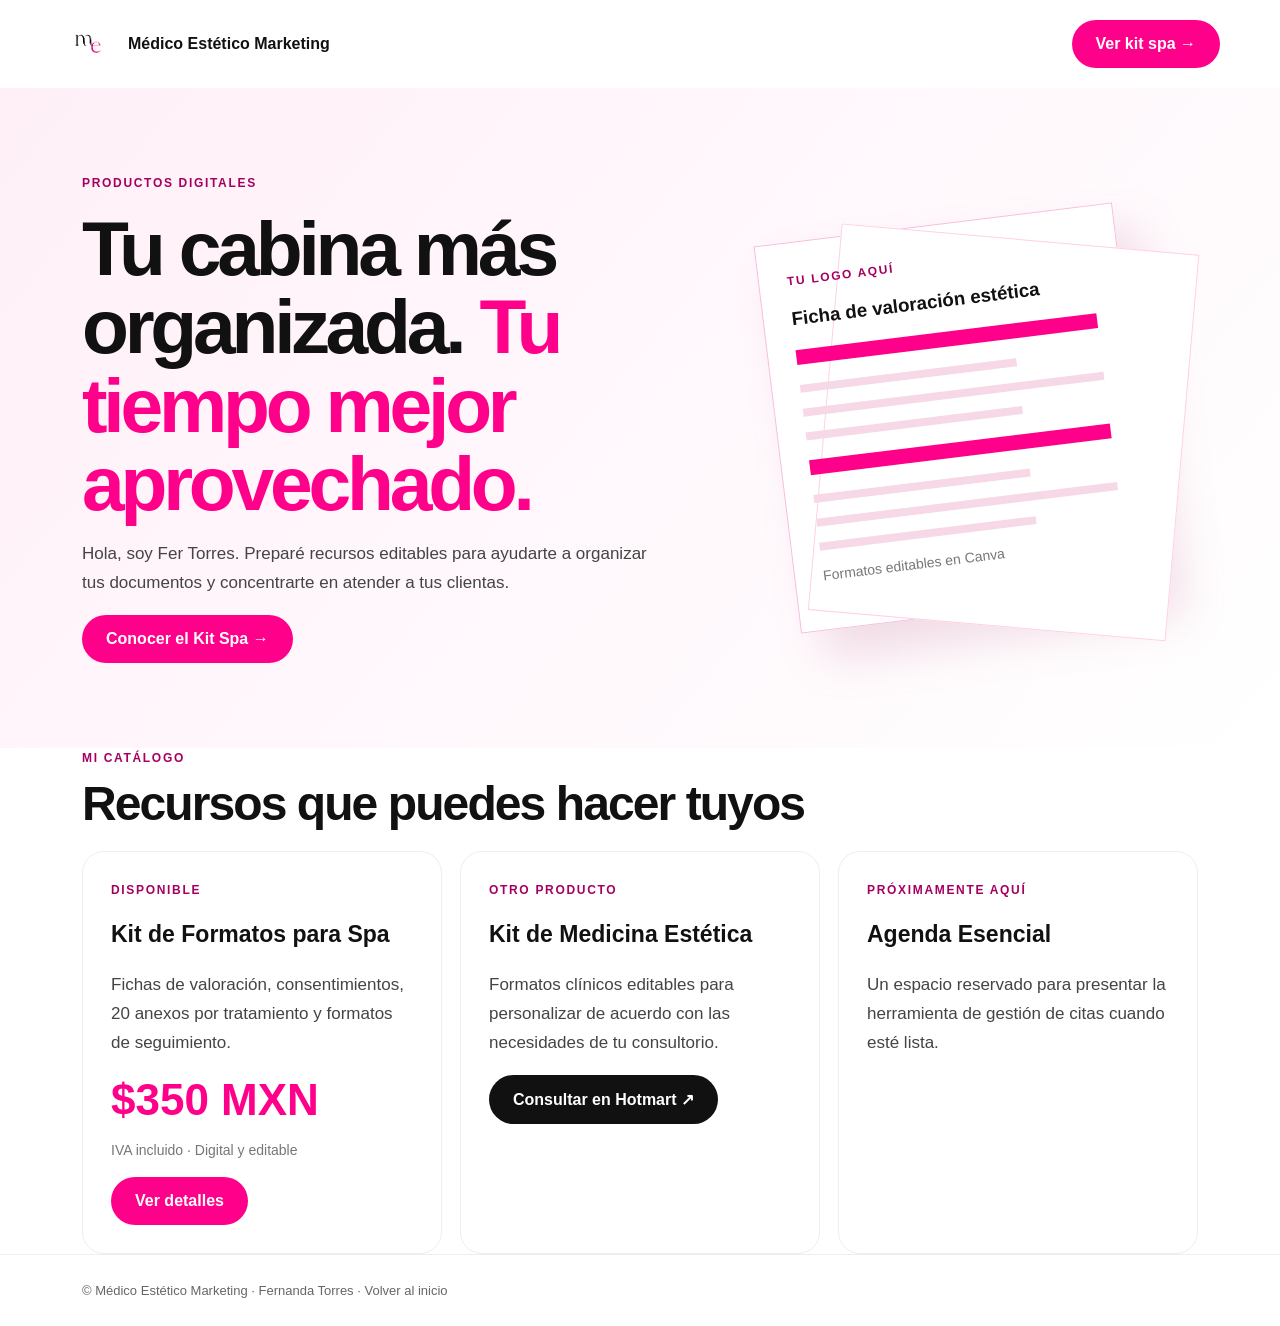
==== productos/index.html @ 26257be5 "feat: publicar productos/index.html" ====
<!doctype html><html lang="es"><head><meta charset="utf-8"><meta name="viewport" content="width=device-width,initial-scale=1"><title>Productos digitales | Médico Estético Marketing</title><meta name="description" content="Kits digitales editables para spas, cosmetólogas y profesionales del sector estético."><link rel="icon" href="/assets/logo/favicon_de_perfil_me.svg"><style>:root{--pink:#ff008a;--ink:#111;--soft:#fff0f8}*{box-sizing:border-box}body{margin:0;font-family:Arial,Helvetica,sans-serif;color:var(--ink);background:#fff}a{text-decoration:none;color:inherit}.wrap{max-width:1160px;margin:auto;padding:0 22px}.top{display:flex;justify-content:space-between;align-items:center;padding:16px 0;gap:16px}.brand{display:flex;align-items:center;gap:12px;font-weight:900}.brand img{width:56px;height:56px;object-fit:contain}.btn{display:inline-block;border-radius:40px;background:var(--pink);color:white;padding:15px 24px;font-weight:800;text-align:center}.btn.dark{background:#111}.hero{background:linear-gradient(130deg,#fff0f8,#fff);padding:85px 0}.split{display:grid;grid-template-columns:1.1fr .9fr;align-items:center;gap:45px}h1{font-size:clamp(43px,6vw,80px);line-height:1.02;letter-spacing:-.055em;margin:18px 0}h2{font-size:clamp(30px,4vw,48px);letter-spacing:-.04em;margin:10px 0 20px}.eyebrow{font-size:12px;letter-spacing:.14em;text-transform:uppercase;color:#a50060;font-weight:900}p{font-size:17px;line-height:1.7;color:#444}.pink{color:var(--pink)}section{padding:75px 0}.cards{display:grid;grid-template-columns:repeat(3,1fr);gap:18px}.card{padding:28px;border:1px solid #eee;border-radius:22px;background:white}.card h3{font-size:23px}.sheet{width:75%;min-height:390px;background:white;border:1px solid #f7bedc;box-shadow:22px 28px 45px #bd638d35;transform:rotate(-7deg);padding:28px;margin:24px auto;position:relative}.sheet:after{content:"";position:absolute;inset:20px -45px -20px 45px;border:1px solid #ffd0e6;background:white;z-index:-1;transform:rotate(12deg)}.sheet .line{height:8px;background:#f6d8e7;margin:16px 0}.sheet .line:nth-child(even){width:72%}.sheet .bar{height:15px;background:var(--pink);margin:20px 0}.price{font-size:44px;font-weight:900;color:var(--pink)}.muted{color:#777;font-size:14px}.light{background:#fff6fb}.darksec{background:#111;color:#fff}.darksec p{color:#ddd}.check{list-style:none;padding:0}.check li{padding:9px 0}.check li:before{content:"✓";color:var(--pink);font-weight:bold;margin-right:10px}footer{padding:28px 0;border-top:1px solid #eee;font-size:13px;color:#666}.sticky{display:none}@media(max-width:740px){.split,.cards{grid-template-columns:1fr}.hero{padding:55px 0}.sheet{min-height:290px}.top .btn{padding:12px;font-size:12px}.sticky{display:block;position:fixed;bottom:0;left:0;right:0;padding:10px 18px;background:#fff;box-shadow:0 -4px 18px #0002;z-index:20}.sticky .btn{width:100%}footer{padding-bottom:90px}}</style></head><body><header class="wrap top"><a class="brand" href="/"><img src="/assets/logo/logo_me_original.svg" alt="Médico Estético Marketing"> Médico Estético Marketing</a><a class="btn" href="/productos/kit-spa/">Ver kit spa →</a></header><main><section class="hero"><div class="wrap split"><div><span class="eyebrow">Productos digitales</span><h1>Tu cabina más organizada.<span class="pink"> Tu tiempo mejor aprovechado.</span></h1><p>Hola, soy Fer Torres. Preparé recursos editables para ayudarte a organizar tus documentos y concentrarte en atender a tus clientas.</p><a class="btn" href="/productos/kit-spa/">Conocer el Kit Spa →</a></div><div class="sheet" aria-label="Representación visual de formatos digitales"><span class="eyebrow">Tu logo aquí</span><h3>Ficha de valoración estética</h3><div class="bar"></div><div class="line"></div><div class="line"></div><div class="line"></div><div class="bar"></div><div class="line"></div><div class="line"></div><div class="line"></div><small class="muted">Formatos editables en Canva</small></div></div></section><section class="wrap"><span class="eyebrow">Mi catálogo</span><h2>Recursos que puedes hacer tuyos</h2><div class="cards"><article class="card"><span class="eyebrow">Disponible</span><h3>Kit de Formatos para Spa</h3><p>Fichas de valoración, consentimientos, 20 anexos por tratamiento y formatos de seguimiento.</p><div class="price">$350 MXN</div><p class="muted">IVA incluido · Digital y editable</p><a class="btn" href="/productos/kit-spa/">Ver detalles</a></article><article class="card"><span class="eyebrow">Otro producto</span><h3>Kit de Medicina Estética</h3><p>Formatos clínicos editables para personalizar de acuerdo con las necesidades de tu consultorio.</p><a class="btn dark" href="https://go.hotmart.com/P107955364N?dp=1" target="_blank" rel="noopener noreferrer">Consultar en Hotmart ↗</a></article><article class="card"><span class="eyebrow">Próximamente aquí</span><h3>Agenda Esencial</h3><p>Un espacio reservado para presentar la herramienta de gestión de citas cuando esté lista.</p></article></div></section></main><footer><div class="wrap">© Médico Estético Marketing · Fernanda Torres · <a href="/">Volver al inicio</a></div></footer></body></html>
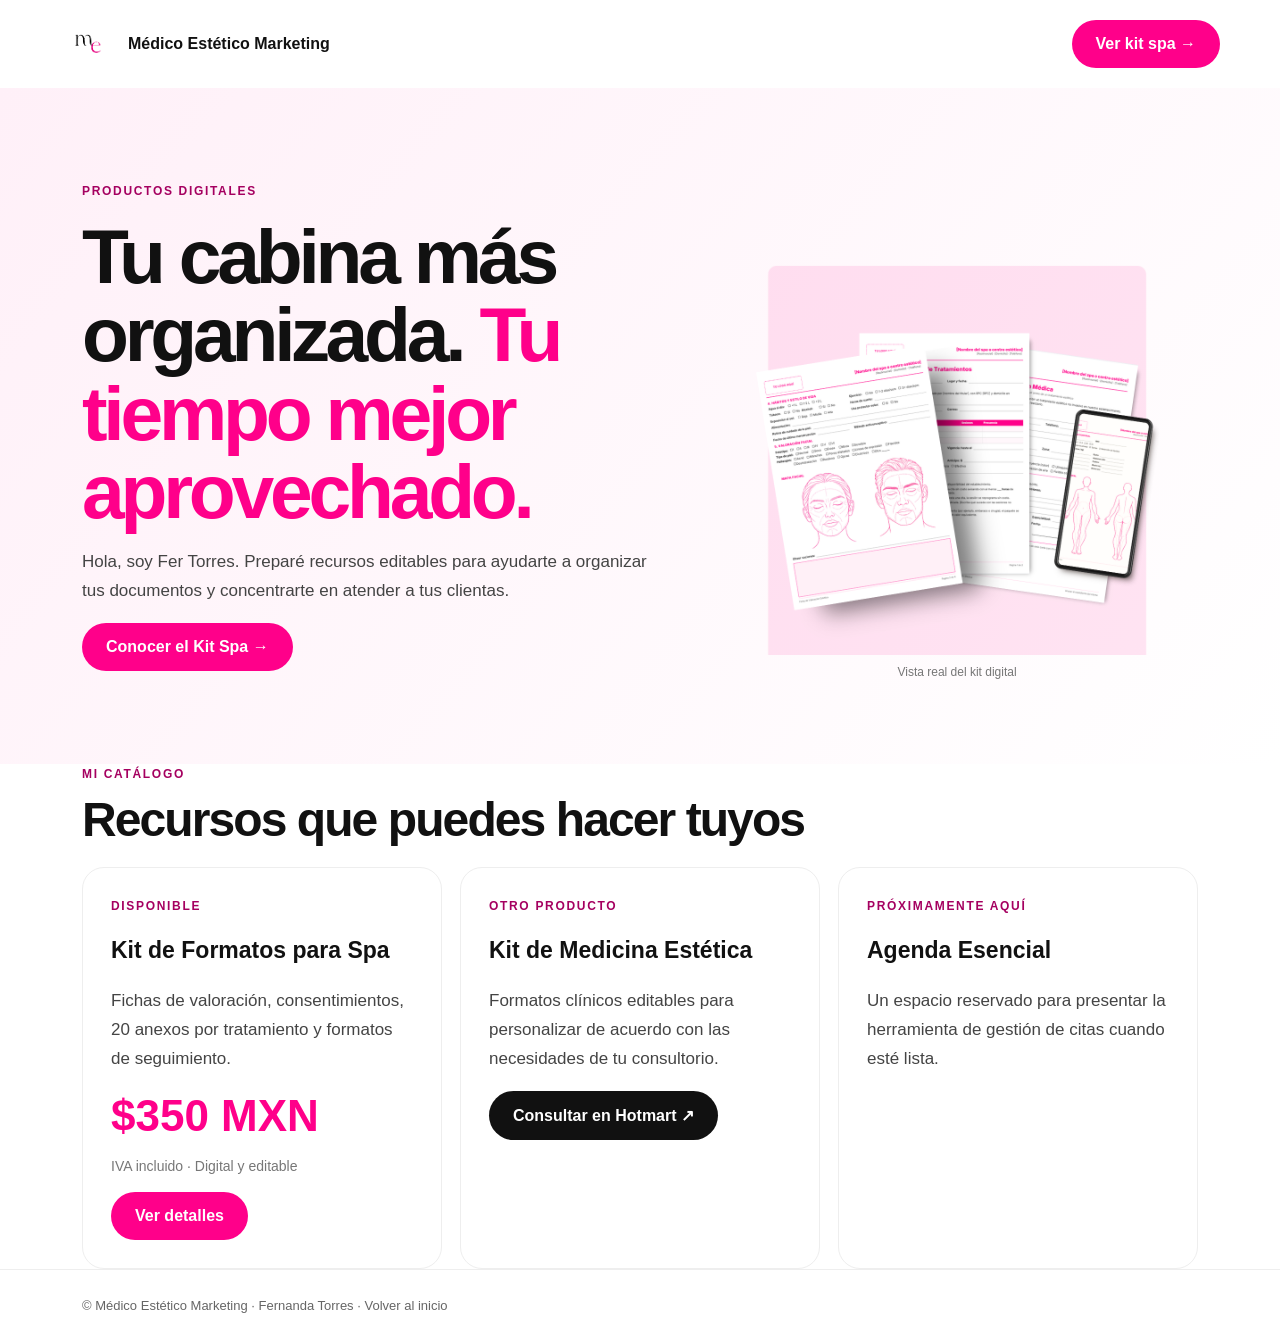
==== commit 02921e5a: "feat: integrar imágenes reales del Kit Spa y retrato de Fer" ====
--- a/productos/index.html
+++ b/productos/index.html
@@ -1 +1 @@
-<!doctype html><html lang="es"><head><meta charset="utf-8"><meta name="viewport" content="width=device-width,initial-scale=1"><title>Productos digitales | Médico Estético Marketing</title><meta name="description" content="Kits digitales editables para spas, cosmetólogas y profesionales del sector estético."><link rel="icon" href="/assets/logo/favicon_de_perfil_me.svg"><style>:root{--pink:#ff008a;--ink:#111;--soft:#fff0f8}*{box-sizing:border-box}body{margin:0;font-family:Arial,Helvetica,sans-serif;color:var(--ink);background:#fff}a{text-decoration:none;color:inherit}.wrap{max-width:1160px;margin:auto;padding:0 22px}.top{display:flex;justify-content:space-between;align-items:center;padding:16px 0;gap:16px}.brand{display:flex;align-items:center;gap:12px;font-weight:900}.brand img{width:56px;height:56px;object-fit:contain}.btn{display:inline-block;border-radius:40px;background:var(--pink);color:white;padding:15px 24px;font-weight:800;text-align:center}.btn.dark{background:#111}.hero{background:linear-gradient(130deg,#fff0f8,#fff);padding:85px 0}.split{display:grid;grid-template-columns:1.1fr .9fr;align-items:center;gap:45px}h1{font-size:clamp(43px,6vw,80px);line-height:1.02;letter-spacing:-.055em;margin:18px 0}h2{font-size:clamp(30px,4vw,48px);letter-spacing:-.04em;margin:10px 0 20px}.eyebrow{font-size:12px;letter-spacing:.14em;text-transform:uppercase;color:#a50060;font-weight:900}p{font-size:17px;line-height:1.7;color:#444}.pink{color:var(--pink)}section{padding:75px 0}.cards{display:grid;grid-template-columns:repeat(3,1fr);gap:18px}.card{padding:28px;border:1px solid #eee;border-radius:22px;background:white}.card h3{font-size:23px}.sheet{width:75%;min-height:390px;background:white;border:1px solid #f7bedc;box-shadow:22px 28px 45px #bd638d35;transform:rotate(-7deg);padding:28px;margin:24px auto;position:relative}.sheet:after{content:"";position:absolute;inset:20px -45px -20px 45px;border:1px solid #ffd0e6;background:white;z-index:-1;transform:rotate(12deg)}.sheet .line{height:8px;background:#f6d8e7;margin:16px 0}.sheet .line:nth-child(even){width:72%}.sheet .bar{height:15px;background:var(--pink);margin:20px 0}.price{font-size:44px;font-weight:900;color:var(--pink)}.muted{color:#777;font-size:14px}.light{background:#fff6fb}.darksec{background:#111;color:#fff}.darksec p{color:#ddd}.check{list-style:none;padding:0}.check li{padding:9px 0}.check li:before{content:"✓";color:var(--pink);font-weight:bold;margin-right:10px}footer{padding:28px 0;border-top:1px solid #eee;font-size:13px;color:#666}.sticky{display:none}@media(max-width:740px){.split,.cards{grid-template-columns:1fr}.hero{padding:55px 0}.sheet{min-height:290px}.top .btn{padding:12px;font-size:12px}.sticky{display:block;position:fixed;bottom:0;left:0;right:0;padding:10px 18px;background:#fff;box-shadow:0 -4px 18px #0002;z-index:20}.sticky .btn{width:100%}footer{padding-bottom:90px}}</style></head><body><header class="wrap top"><a class="brand" href="/"><img src="/assets/logo/logo_me_original.svg" alt="Médico Estético Marketing"> Médico Estético Marketing</a><a class="btn" href="/productos/kit-spa/">Ver kit spa →</a></header><main><section class="hero"><div class="wrap split"><div><span class="eyebrow">Productos digitales</span><h1>Tu cabina más organizada.<span class="pink"> Tu tiempo mejor aprovechado.</span></h1><p>Hola, soy Fer Torres. Preparé recursos editables para ayudarte a organizar tus documentos y concentrarte en atender a tus clientas.</p><a class="btn" href="/productos/kit-spa/">Conocer el Kit Spa →</a></div><div class="sheet" aria-label="Representación visual de formatos digitales"><span class="eyebrow">Tu logo aquí</span><h3>Ficha de valoración estética</h3><div class="bar"></div><div class="line"></div><div class="line"></div><div class="line"></div><div class="bar"></div><div class="line"></div><div class="line"></div><div class="line"></div><small class="muted">Formatos editables en Canva</small></div></div></section><section class="wrap"><span class="eyebrow">Mi catálogo</span><h2>Recursos que puedes hacer tuyos</h2><div class="cards"><article class="card"><span class="eyebrow">Disponible</span><h3>Kit de Formatos para Spa</h3><p>Fichas de valoración, consentimientos, 20 anexos por tratamiento y formatos de seguimiento.</p><div class="price">$350 MXN</div><p class="muted">IVA incluido · Digital y editable</p><a class="btn" href="/productos/kit-spa/">Ver detalles</a></article><article class="card"><span class="eyebrow">Otro producto</span><h3>Kit de Medicina Estética</h3><p>Formatos clínicos editables para personalizar de acuerdo con las necesidades de tu consultorio.</p><a class="btn dark" href="https://go.hotmart.com/P107955364N?dp=1" target="_blank" rel="noopener noreferrer">Consultar en Hotmart ↗</a></article><article class="card"><span class="eyebrow">Próximamente aquí</span><h3>Agenda Esencial</h3><p>Un espacio reservado para presentar la herramienta de gestión de citas cuando esté lista.</p></article></div></section></main><footer><div class="wrap">© Médico Estético Marketing · Fernanda Torres · <a href="/">Volver al inicio</a></div></footer></body></html>+<!doctype html><html lang="es"><head><meta charset="utf-8"><meta name="viewport" content="width=device-width,initial-scale=1"><title>Productos digitales | Médico Estético Marketing</title><meta name="description" content="Kits digitales editables para spas, cosmetólogas y profesionales del sector estético."><link rel="icon" href="/assets/logo/favicon_de_perfil_me.svg"><style>:root{--pink:#ff008a;--ink:#111;--soft:#fff0f8}*{box-sizing:border-box}body{margin:0;font-family:Arial,Helvetica,sans-serif;color:var(--ink);background:#fff}a{text-decoration:none;color:inherit}.wrap{max-width:1160px;margin:auto;padding:0 22px}.top{display:flex;justify-content:space-between;align-items:center;padding:16px 0;gap:16px}.brand{display:flex;align-items:center;gap:12px;font-weight:900}.brand img{width:56px;height:56px;object-fit:contain}.btn{display:inline-block;border-radius:40px;background:var(--pink);color:white;padding:15px 24px;font-weight:800;text-align:center}.btn.dark{background:#111}.hero{background:linear-gradient(130deg,#fff0f8,#fff);padding:85px 0}.split{display:grid;grid-template-columns:1.1fr .9fr;align-items:center;gap:45px}h1{font-size:clamp(43px,6vw,80px);line-height:1.02;letter-spacing:-.055em;margin:18px 0}h2{font-size:clamp(30px,4vw,48px);letter-spacing:-.04em;margin:10px 0 20px}.eyebrow{font-size:12px;letter-spacing:.14em;text-transform:uppercase;color:#a50060;font-weight:900}p{font-size:17px;line-height:1.7;color:#444}.pink{color:var(--pink)}section{padding:75px 0}.cards{display:grid;grid-template-columns:repeat(3,1fr);gap:18px}.card{padding:28px;border:1px solid #eee;border-radius:22px;background:white}.card h3{font-size:23px}.sheet{width:75%;min-height:390px;background:white;border:1px solid #f7bedc;box-shadow:22px 28px 45px #bd638d35;transform:rotate(-7deg);padding:28px;margin:24px auto;position:relative}.sheet:after{content:"";position:absolute;inset:20px -45px -20px 45px;border:1px solid #ffd0e6;background:white;z-index:-1;transform:rotate(12deg)}.sheet .line{height:8px;background:#f6d8e7;margin:16px 0}.sheet .line:nth-child(even){width:72%}.sheet .bar{height:15px;background:var(--pink);margin:20px 0}.price{font-size:44px;font-weight:900;color:var(--pink)}.muted{color:#777;font-size:14px}.light{background:#fff6fb}.darksec{background:#111;color:#fff}.darksec p{color:#ddd}.check{list-style:none;padding:0}.check li{padding:9px 0}.check li:before{content:"✓";color:var(--pink);font-weight:bold;margin-right:10px}footer{padding:28px 0;border-top:1px solid #eee;font-size:13px;color:#666}.sticky{display:none}@media(max-width:740px){.split,.cards{grid-template-columns:1fr}.hero{padding:55px 0}.sheet{min-height:290px}.top .btn{padding:12px;font-size:12px}.sticky{display:block;position:fixed;bottom:0;left:0;right:0;padding:10px 18px;background:#fff;box-shadow:0 -4px 18px #0002;z-index:20}.sticky .btn{width:100%}footer{padding-bottom:90px}} .real-product{margin:0;text-align:center}.real-product img{display:block;width:100%;max-width:560px;height:auto;object-fit:contain;border-radius:18px;margin:auto}.real-product figcaption{font-size:12px;color:#777;margin-top:10px}.visual-grid{display:grid;grid-template-columns:repeat(2,minmax(0,1fr));gap:22px}.visual-grid figure{margin:0}.visual-grid img{width:100%;height:auto;display:block;border-radius:16px}.visual-grid figcaption{font-size:13px;color:#666;margin-top:10px}.about-fer{display:grid;grid-template-columns:230px 1fr;align-items:center;gap:35px}.about-fer img{width:100%;height:auto;border-radius:24px}@media(max-width:740px){.visual-grid,.about-fer{grid-template-columns:1fr}.about-fer img{max-width:260px}} </style></head><body><header class="wrap top"><a class="brand" href="/"><img src="/assets/logo/logo_me_original.svg" alt="Médico Estético Marketing"> Médico Estético Marketing</a><a class="btn" href="/productos/kit-spa/">Ver kit spa →</a></header><main><section class="hero"><div class="wrap split"><div><span class="eyebrow">Productos digitales</span><h1>Tu cabina más organizada.<span class="pink"> Tu tiempo mejor aprovechado.</span></h1><p>Hola, soy Fer Torres. Preparé recursos editables para ayudarte a organizar tus documentos y concentrarte en atender a tus clientas.</p><a class="btn" href="/productos/kit-spa/">Conocer el Kit Spa →</a></div><figure class="real-product"><img src="/productos/kit-spa/portada.png" alt="Portada real del Kit Digital de Formatos para Spa" width="900" height="900" loading="eager"><figcaption>Vista real del kit digital</figcaption></figure></div></section><section class="wrap"><span class="eyebrow">Mi catálogo</span><h2>Recursos que puedes hacer tuyos</h2><div class="cards"><article class="card"><span class="eyebrow">Disponible</span><h3>Kit de Formatos para Spa</h3><p>Fichas de valoración, consentimientos, 20 anexos por tratamiento y formatos de seguimiento.</p><div class="price">$350 MXN</div><p class="muted">IVA incluido · Digital y editable</p><a class="btn" href="/productos/kit-spa/">Ver detalles</a></article><article class="card"><span class="eyebrow">Otro producto</span><h3>Kit de Medicina Estética</h3><p>Formatos clínicos editables para personalizar de acuerdo con las necesidades de tu consultorio.</p><a class="btn dark" href="https://go.hotmart.com/P107955364N?dp=1" target="_blank" rel="noopener noreferrer">Consultar en Hotmart ↗</a></article><article class="card"><span class="eyebrow">Próximamente aquí</span><h3>Agenda Esencial</h3><p>Un espacio reservado para presentar la herramienta de gestión de citas cuando esté lista.</p></article></div></section></main><footer><div class="wrap">© Médico Estético Marketing · Fernanda Torres · <a href="/">Volver al inicio</a></div></footer></body></html>
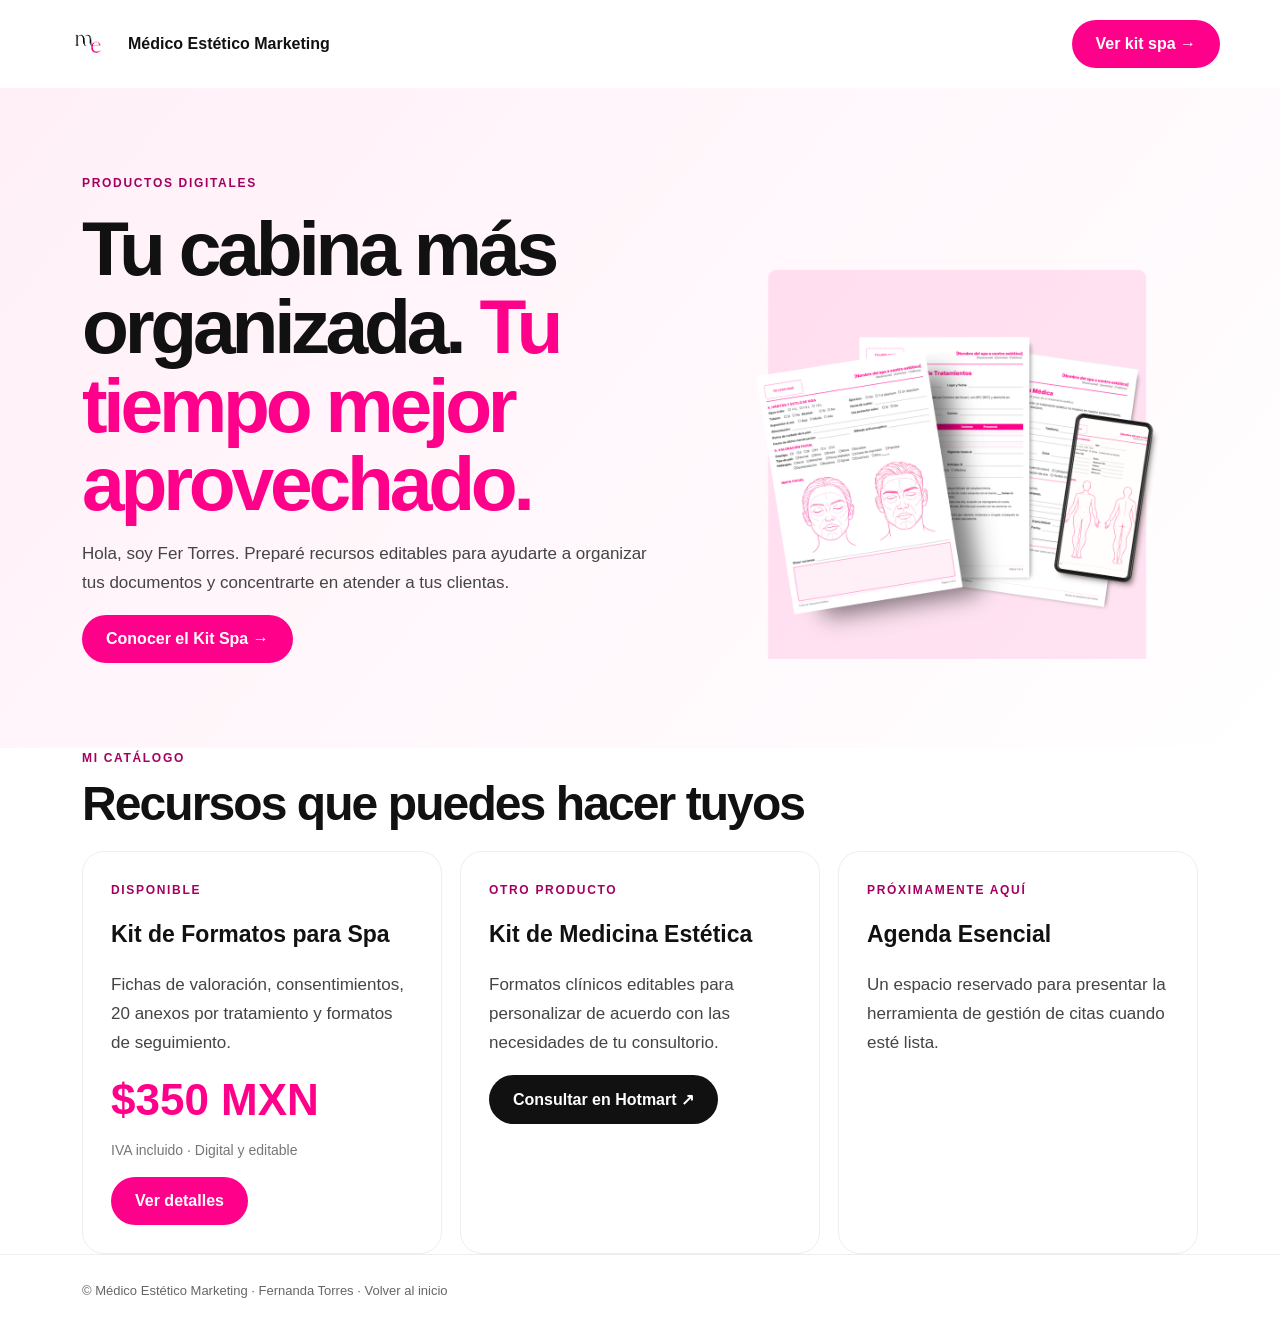
==== commit 14d5bc83: "fix: eliminar pies de imagen superpuestos en catálogo y landing" ====
--- a/productos/index.html
+++ b/productos/index.html
@@ -1 +1 @@
-<!doctype html><html lang="es"><head><meta charset="utf-8"><meta name="viewport" content="width=device-width,initial-scale=1"><title>Productos digitales | Médico Estético Marketing</title><meta name="description" content="Kits digitales editables para spas, cosmetólogas y profesionales del sector estético."><link rel="icon" href="/assets/logo/favicon_de_perfil_me.svg"><style>:root{--pink:#ff008a;--ink:#111;--soft:#fff0f8}*{box-sizing:border-box}body{margin:0;font-family:Arial,Helvetica,sans-serif;color:var(--ink);background:#fff}a{text-decoration:none;color:inherit}.wrap{max-width:1160px;margin:auto;padding:0 22px}.top{display:flex;justify-content:space-between;align-items:center;padding:16px 0;gap:16px}.brand{display:flex;align-items:center;gap:12px;font-weight:900}.brand img{width:56px;height:56px;object-fit:contain}.btn{display:inline-block;border-radius:40px;background:var(--pink);color:white;padding:15px 24px;font-weight:800;text-align:center}.btn.dark{background:#111}.hero{background:linear-gradient(130deg,#fff0f8,#fff);padding:85px 0}.split{display:grid;grid-template-columns:1.1fr .9fr;align-items:center;gap:45px}h1{font-size:clamp(43px,6vw,80px);line-height:1.02;letter-spacing:-.055em;margin:18px 0}h2{font-size:clamp(30px,4vw,48px);letter-spacing:-.04em;margin:10px 0 20px}.eyebrow{font-size:12px;letter-spacing:.14em;text-transform:uppercase;color:#a50060;font-weight:900}p{font-size:17px;line-height:1.7;color:#444}.pink{color:var(--pink)}section{padding:75px 0}.cards{display:grid;grid-template-columns:repeat(3,1fr);gap:18px}.card{padding:28px;border:1px solid #eee;border-radius:22px;background:white}.card h3{font-size:23px}.sheet{width:75%;min-height:390px;background:white;border:1px solid #f7bedc;box-shadow:22px 28px 45px #bd638d35;transform:rotate(-7deg);padding:28px;margin:24px auto;position:relative}.sheet:after{content:"";position:absolute;inset:20px -45px -20px 45px;border:1px solid #ffd0e6;background:white;z-index:-1;transform:rotate(12deg)}.sheet .line{height:8px;background:#f6d8e7;margin:16px 0}.sheet .line:nth-child(even){width:72%}.sheet .bar{height:15px;background:var(--pink);margin:20px 0}.price{font-size:44px;font-weight:900;color:var(--pink)}.muted{color:#777;font-size:14px}.light{background:#fff6fb}.darksec{background:#111;color:#fff}.darksec p{color:#ddd}.check{list-style:none;padding:0}.check li{padding:9px 0}.check li:before{content:"✓";color:var(--pink);font-weight:bold;margin-right:10px}footer{padding:28px 0;border-top:1px solid #eee;font-size:13px;color:#666}.sticky{display:none}@media(max-width:740px){.split,.cards{grid-template-columns:1fr}.hero{padding:55px 0}.sheet{min-height:290px}.top .btn{padding:12px;font-size:12px}.sticky{display:block;position:fixed;bottom:0;left:0;right:0;padding:10px 18px;background:#fff;box-shadow:0 -4px 18px #0002;z-index:20}.sticky .btn{width:100%}footer{padding-bottom:90px}} .real-product{margin:0;text-align:center}.real-product img{display:block;width:100%;max-width:560px;height:auto;object-fit:contain;border-radius:18px;margin:auto}.real-product figcaption{font-size:12px;color:#777;margin-top:10px}.visual-grid{display:grid;grid-template-columns:repeat(2,minmax(0,1fr));gap:22px}.visual-grid figure{margin:0}.visual-grid img{width:100%;height:auto;display:block;border-radius:16px}.visual-grid figcaption{font-size:13px;color:#666;margin-top:10px}.about-fer{display:grid;grid-template-columns:230px 1fr;align-items:center;gap:35px}.about-fer img{width:100%;height:auto;border-radius:24px}@media(max-width:740px){.visual-grid,.about-fer{grid-template-columns:1fr}.about-fer img{max-width:260px}} </style></head><body><header class="wrap top"><a class="brand" href="/"><img src="/assets/logo/logo_me_original.svg" alt="Médico Estético Marketing"> Médico Estético Marketing</a><a class="btn" href="/productos/kit-spa/">Ver kit spa →</a></header><main><section class="hero"><div class="wrap split"><div><span class="eyebrow">Productos digitales</span><h1>Tu cabina más organizada.<span class="pink"> Tu tiempo mejor aprovechado.</span></h1><p>Hola, soy Fer Torres. Preparé recursos editables para ayudarte a organizar tus documentos y concentrarte en atender a tus clientas.</p><a class="btn" href="/productos/kit-spa/">Conocer el Kit Spa →</a></div><figure class="real-product"><img src="/productos/kit-spa/portada.png" alt="Portada real del Kit Digital de Formatos para Spa" width="900" height="900" loading="eager"><figcaption>Vista real del kit digital</figcaption></figure></div></section><section class="wrap"><span class="eyebrow">Mi catálogo</span><h2>Recursos que puedes hacer tuyos</h2><div class="cards"><article class="card"><span class="eyebrow">Disponible</span><h3>Kit de Formatos para Spa</h3><p>Fichas de valoración, consentimientos, 20 anexos por tratamiento y formatos de seguimiento.</p><div class="price">$350 MXN</div><p class="muted">IVA incluido · Digital y editable</p><a class="btn" href="/productos/kit-spa/">Ver detalles</a></article><article class="card"><span class="eyebrow">Otro producto</span><h3>Kit de Medicina Estética</h3><p>Formatos clínicos editables para personalizar de acuerdo con las necesidades de tu consultorio.</p><a class="btn dark" href="https://go.hotmart.com/P107955364N?dp=1" target="_blank" rel="noopener noreferrer">Consultar en Hotmart ↗</a></article><article class="card"><span class="eyebrow">Próximamente aquí</span><h3>Agenda Esencial</h3><p>Un espacio reservado para presentar la herramienta de gestión de citas cuando esté lista.</p></article></div></section></main><footer><div class="wrap">© Médico Estético Marketing · Fernanda Torres · <a href="/">Volver al inicio</a></div></footer></body></html>+<!doctype html><html lang="es"><head><meta charset="utf-8"><meta name="viewport" content="width=device-width,initial-scale=1"><title>Productos digitales | Médico Estético Marketing</title><meta name="description" content="Kits digitales editables para spas, cosmetólogas y profesionales del sector estético."><link rel="icon" href="/assets/logo/favicon_de_perfil_me.svg"><style>:root{--pink:#ff008a;--ink:#111;--soft:#fff0f8}*{box-sizing:border-box}body{margin:0;font-family:Arial,Helvetica,sans-serif;color:var(--ink);background:#fff}a{text-decoration:none;color:inherit}.wrap{max-width:1160px;margin:auto;padding:0 22px}.top{display:flex;justify-content:space-between;align-items:center;padding:16px 0;gap:16px}.brand{display:flex;align-items:center;gap:12px;font-weight:900}.brand img{width:56px;height:56px;object-fit:contain}.btn{display:inline-block;border-radius:40px;background:var(--pink);color:white;padding:15px 24px;font-weight:800;text-align:center}.btn.dark{background:#111}.hero{background:linear-gradient(130deg,#fff0f8,#fff);padding:85px 0}.split{display:grid;grid-template-columns:1.1fr .9fr;align-items:center;gap:45px}h1{font-size:clamp(43px,6vw,80px);line-height:1.02;letter-spacing:-.055em;margin:18px 0}h2{font-size:clamp(30px,4vw,48px);letter-spacing:-.04em;margin:10px 0 20px}.eyebrow{font-size:12px;letter-spacing:.14em;text-transform:uppercase;color:#a50060;font-weight:900}p{font-size:17px;line-height:1.7;color:#444}.pink{color:var(--pink)}section{padding:75px 0}.cards{display:grid;grid-template-columns:repeat(3,1fr);gap:18px}.card{padding:28px;border:1px solid #eee;border-radius:22px;background:white}.card h3{font-size:23px}.sheet{width:75%;min-height:390px;background:white;border:1px solid #f7bedc;box-shadow:22px 28px 45px #bd638d35;transform:rotate(-7deg);padding:28px;margin:24px auto;position:relative}.sheet:after{content:"";position:absolute;inset:20px -45px -20px 45px;border:1px solid #ffd0e6;background:white;z-index:-1;transform:rotate(12deg)}.sheet .line{height:8px;background:#f6d8e7;margin:16px 0}.sheet .line:nth-child(even){width:72%}.sheet .bar{height:15px;background:var(--pink);margin:20px 0}.price{font-size:44px;font-weight:900;color:var(--pink)}.muted{color:#777;font-size:14px}.light{background:#fff6fb}.darksec{background:#111;color:#fff}.darksec p{color:#ddd}.check{list-style:none;padding:0}.check li{padding:9px 0}.check li:before{content:"✓";color:var(--pink);font-weight:bold;margin-right:10px}footer{padding:28px 0;border-top:1px solid #eee;font-size:13px;color:#666}.sticky{display:none}@media(max-width:740px){.split,.cards{grid-template-columns:1fr}.hero{padding:55px 0}.sheet{min-height:290px}.top .btn{padding:12px;font-size:12px}.sticky{display:block;position:fixed;bottom:0;left:0;right:0;padding:10px 18px;background:#fff;box-shadow:0 -4px 18px #0002;z-index:20}.sticky .btn{width:100%}footer{padding-bottom:90px}} .real-product{margin:0;text-align:center}.real-product img{display:block;width:100%;max-width:560px;height:auto;object-fit:contain;border-radius:18px;margin:auto}.visual-grid{display:grid;grid-template-columns:repeat(2,minmax(0,1fr));gap:22px}.visual-grid figure{margin:0}.visual-grid img{width:100%;height:auto;display:block;border-radius:16px}.about-fer{display:grid;grid-template-columns:230px 1fr;align-items:center;gap:35px}.about-fer img{width:100%;height:auto;border-radius:24px}@media(max-width:740px){.visual-grid,.about-fer{grid-template-columns:1fr}.about-fer img{max-width:260px}} </style></head><body><header class="wrap top"><a class="brand" href="/"><img src="/assets/logo/logo_me_original.svg" alt="Médico Estético Marketing"> Médico Estético Marketing</a><a class="btn" href="/productos/kit-spa/">Ver kit spa →</a></header><main><section class="hero"><div class="wrap split"><div><span class="eyebrow">Productos digitales</span><h1>Tu cabina más organizada.<span class="pink"> Tu tiempo mejor aprovechado.</span></h1><p>Hola, soy Fer Torres. Preparé recursos editables para ayudarte a organizar tus documentos y concentrarte en atender a tus clientas.</p><a class="btn" href="/productos/kit-spa/">Conocer el Kit Spa →</a></div><figure class="real-product"><img src="/productos/kit-spa/portada.png" alt="Portada real del Kit Digital de Formatos para Spa" width="900" height="900" loading="eager"></figure></div></section><section class="wrap"><span class="eyebrow">Mi catálogo</span><h2>Recursos que puedes hacer tuyos</h2><div class="cards"><article class="card"><span class="eyebrow">Disponible</span><h3>Kit de Formatos para Spa</h3><p>Fichas de valoración, consentimientos, 20 anexos por tratamiento y formatos de seguimiento.</p><div class="price">$350 MXN</div><p class="muted">IVA incluido · Digital y editable</p><a class="btn" href="/productos/kit-spa/">Ver detalles</a></article><article class="card"><span class="eyebrow">Otro producto</span><h3>Kit de Medicina Estética</h3><p>Formatos clínicos editables para personalizar de acuerdo con las necesidades de tu consultorio.</p><a class="btn dark" href="https://go.hotmart.com/P107955364N?dp=1" target="_blank" rel="noopener noreferrer">Consultar en Hotmart ↗</a></article><article class="card"><span class="eyebrow">Próximamente aquí</span><h3>Agenda Esencial</h3><p>Un espacio reservado para presentar la herramienta de gestión de citas cuando esté lista.</p></article></div></section></main><footer><div class="wrap">© Médico Estético Marketing · Fernanda Torres · <a href="/">Volver al inicio</a></div></footer></body></html>
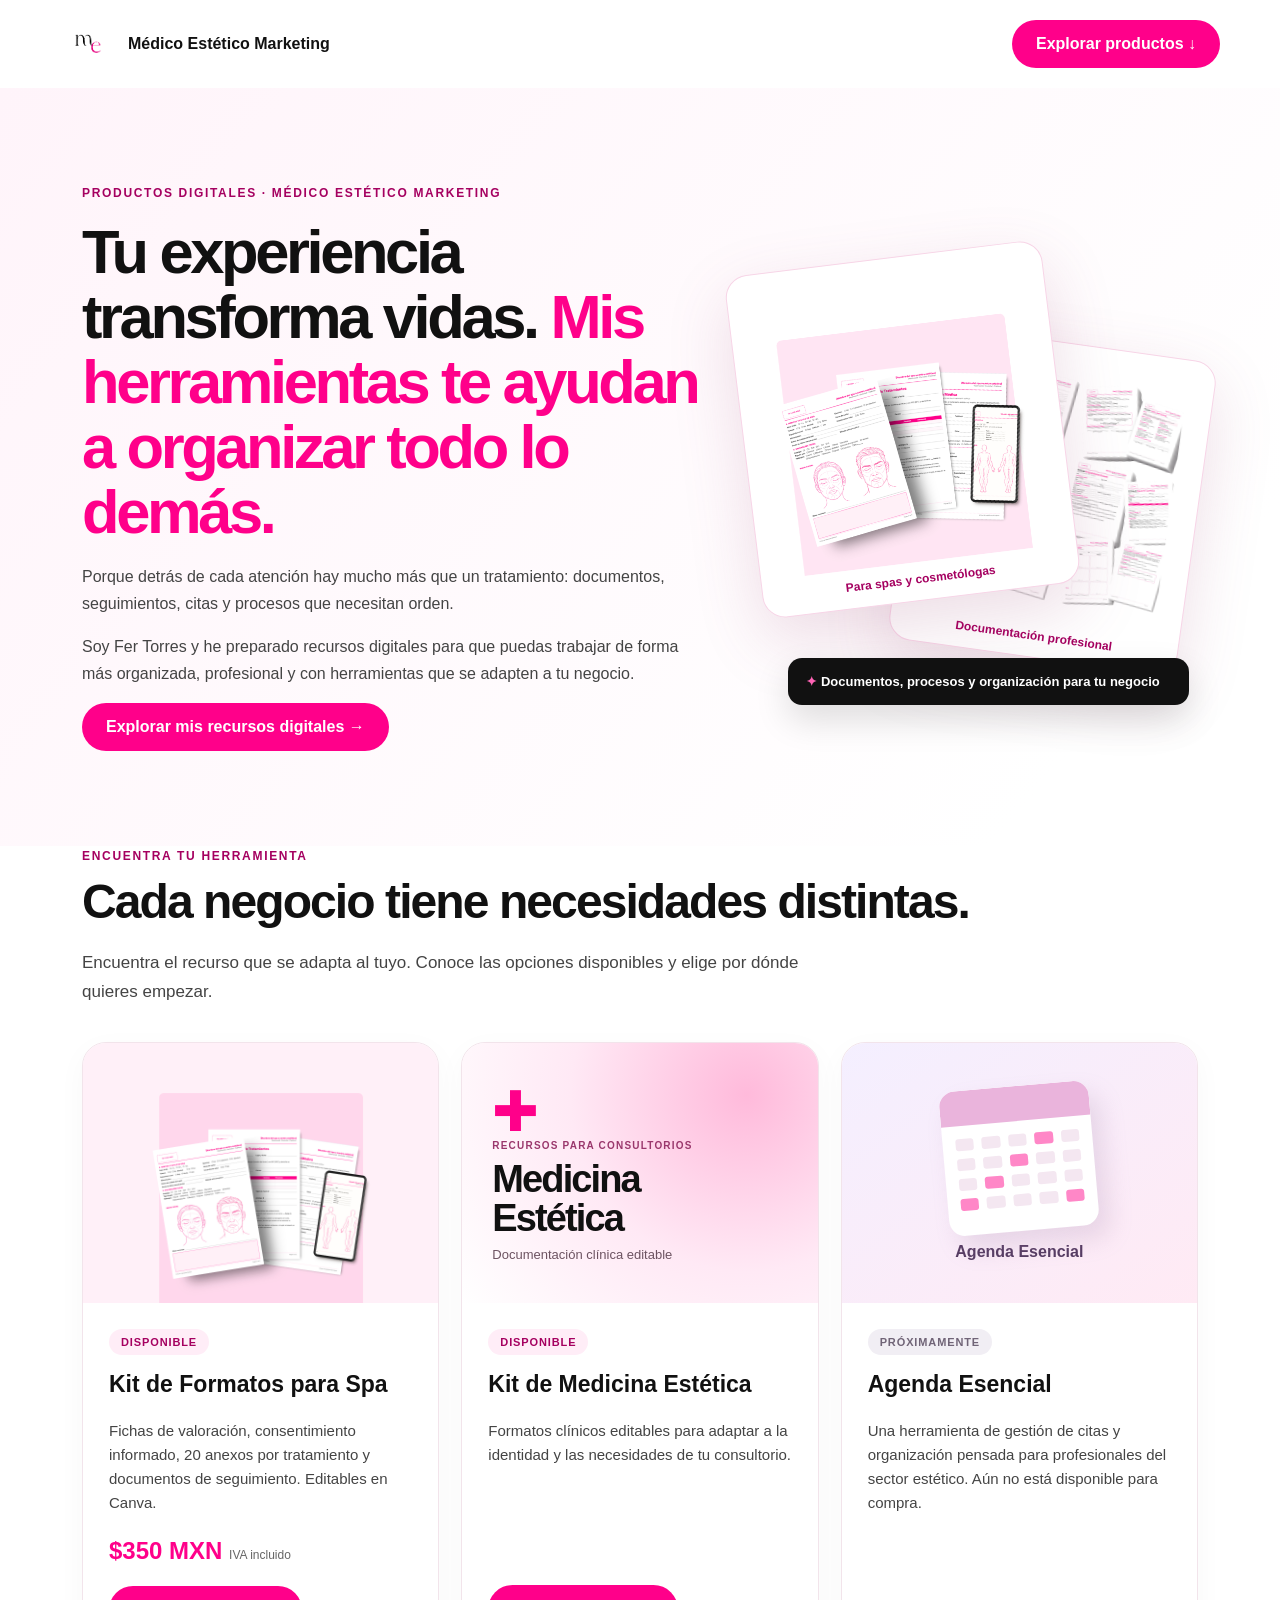
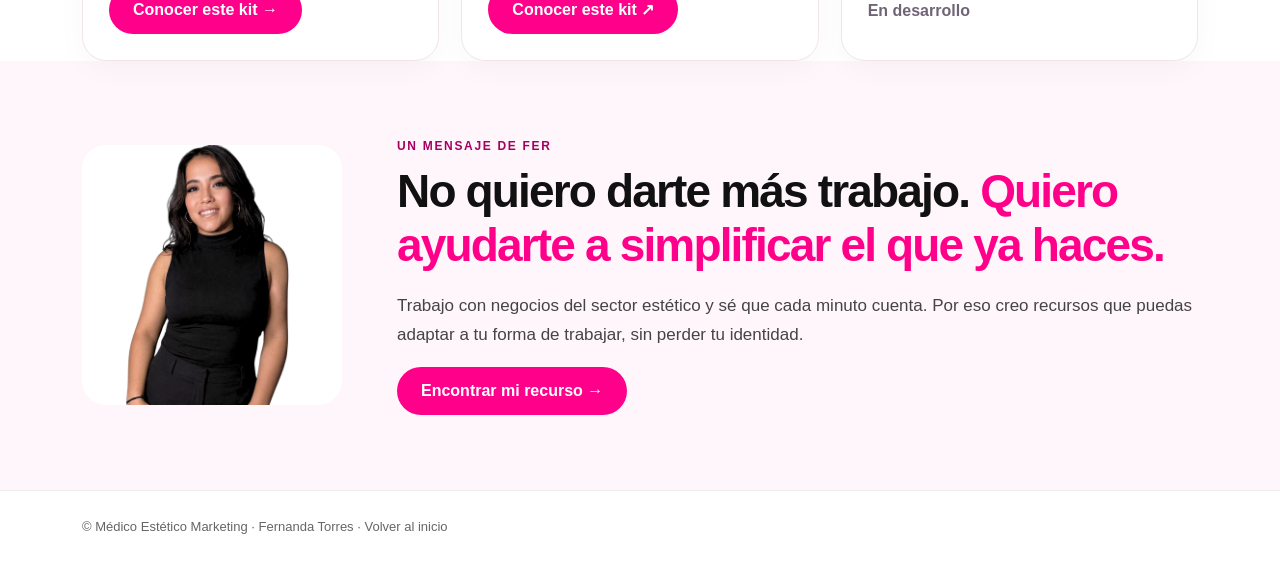
==== commit ec6b548a: "feat: transformar catálogo en escaparate general de recursos digitales" ====
--- a/productos/index.html
+++ b/productos/index.html
@@ -1 +1 @@
-<!doctype html><html lang="es"><head><meta charset="utf-8"><meta name="viewport" content="width=device-width,initial-scale=1"><title>Productos digitales | Médico Estético Marketing</title><meta name="description" content="Kits digitales editables para spas, cosmetólogas y profesionales del sector estético."><link rel="icon" href="/assets/logo/favicon_de_perfil_me.svg"><style>:root{--pink:#ff008a;--ink:#111;--soft:#fff0f8}*{box-sizing:border-box}body{margin:0;font-family:Arial,Helvetica,sans-serif;color:var(--ink);background:#fff}a{text-decoration:none;color:inherit}.wrap{max-width:1160px;margin:auto;padding:0 22px}.top{display:flex;justify-content:space-between;align-items:center;padding:16px 0;gap:16px}.brand{display:flex;align-items:center;gap:12px;font-weight:900}.brand img{width:56px;height:56px;object-fit:contain}.btn{display:inline-block;border-radius:40px;background:var(--pink);color:white;padding:15px 24px;font-weight:800;text-align:center}.btn.dark{background:#111}.hero{background:linear-gradient(130deg,#fff0f8,#fff);padding:85px 0}.split{display:grid;grid-template-columns:1.1fr .9fr;align-items:center;gap:45px}h1{font-size:clamp(43px,6vw,80px);line-height:1.02;letter-spacing:-.055em;margin:18px 0}h2{font-size:clamp(30px,4vw,48px);letter-spacing:-.04em;margin:10px 0 20px}.eyebrow{font-size:12px;letter-spacing:.14em;text-transform:uppercase;color:#a50060;font-weight:900}p{font-size:17px;line-height:1.7;color:#444}.pink{color:var(--pink)}section{padding:75px 0}.cards{display:grid;grid-template-columns:repeat(3,1fr);gap:18px}.card{padding:28px;border:1px solid #eee;border-radius:22px;background:white}.card h3{font-size:23px}.sheet{width:75%;min-height:390px;background:white;border:1px solid #f7bedc;box-shadow:22px 28px 45px #bd638d35;transform:rotate(-7deg);padding:28px;margin:24px auto;position:relative}.sheet:after{content:"";position:absolute;inset:20px -45px -20px 45px;border:1px solid #ffd0e6;background:white;z-index:-1;transform:rotate(12deg)}.sheet .line{height:8px;background:#f6d8e7;margin:16px 0}.sheet .line:nth-child(even){width:72%}.sheet .bar{height:15px;background:var(--pink);margin:20px 0}.price{font-size:44px;font-weight:900;color:var(--pink)}.muted{color:#777;font-size:14px}.light{background:#fff6fb}.darksec{background:#111;color:#fff}.darksec p{color:#ddd}.check{list-style:none;padding:0}.check li{padding:9px 0}.check li:before{content:"✓";color:var(--pink);font-weight:bold;margin-right:10px}footer{padding:28px 0;border-top:1px solid #eee;font-size:13px;color:#666}.sticky{display:none}@media(max-width:740px){.split,.cards{grid-template-columns:1fr}.hero{padding:55px 0}.sheet{min-height:290px}.top .btn{padding:12px;font-size:12px}.sticky{display:block;position:fixed;bottom:0;left:0;right:0;padding:10px 18px;background:#fff;box-shadow:0 -4px 18px #0002;z-index:20}.sticky .btn{width:100%}footer{padding-bottom:90px}} .real-product{margin:0;text-align:center}.real-product img{display:block;width:100%;max-width:560px;height:auto;object-fit:contain;border-radius:18px;margin:auto}.visual-grid{display:grid;grid-template-columns:repeat(2,minmax(0,1fr));gap:22px}.visual-grid figure{margin:0}.visual-grid img{width:100%;height:auto;display:block;border-radius:16px}.about-fer{display:grid;grid-template-columns:230px 1fr;align-items:center;gap:35px}.about-fer img{width:100%;height:auto;border-radius:24px}@media(max-width:740px){.visual-grid,.about-fer{grid-template-columns:1fr}.about-fer img{max-width:260px}} </style></head><body><header class="wrap top"><a class="brand" href="/"><img src="/assets/logo/logo_me_original.svg" alt="Médico Estético Marketing"> Médico Estético Marketing</a><a class="btn" href="/productos/kit-spa/">Ver kit spa →</a></header><main><section class="hero"><div class="wrap split"><div><span class="eyebrow">Productos digitales</span><h1>Tu cabina más organizada.<span class="pink"> Tu tiempo mejor aprovechado.</span></h1><p>Hola, soy Fer Torres. Preparé recursos editables para ayudarte a organizar tus documentos y concentrarte en atender a tus clientas.</p><a class="btn" href="/productos/kit-spa/">Conocer el Kit Spa →</a></div><figure class="real-product"><img src="/productos/kit-spa/portada.png" alt="Portada real del Kit Digital de Formatos para Spa" width="900" height="900" loading="eager"></figure></div></section><section class="wrap"><span class="eyebrow">Mi catálogo</span><h2>Recursos que puedes hacer tuyos</h2><div class="cards"><article class="card"><span class="eyebrow">Disponible</span><h3>Kit de Formatos para Spa</h3><p>Fichas de valoración, consentimientos, 20 anexos por tratamiento y formatos de seguimiento.</p><div class="price">$350 MXN</div><p class="muted">IVA incluido · Digital y editable</p><a class="btn" href="/productos/kit-spa/">Ver detalles</a></article><article class="card"><span class="eyebrow">Otro producto</span><h3>Kit de Medicina Estética</h3><p>Formatos clínicos editables para personalizar de acuerdo con las necesidades de tu consultorio.</p><a class="btn dark" href="https://go.hotmart.com/P107955364N?dp=1" target="_blank" rel="noopener noreferrer">Consultar en Hotmart ↗</a></article><article class="card"><span class="eyebrow">Próximamente aquí</span><h3>Agenda Esencial</h3><p>Un espacio reservado para presentar la herramienta de gestión de citas cuando esté lista.</p></article></div></section></main><footer><div class="wrap">© Médico Estético Marketing · Fernanda Torres · <a href="/">Volver al inicio</a></div></footer></body></html>+<!doctype html><html lang="es"><head><meta charset="utf-8"><meta name="viewport" content="width=device-width,initial-scale=1"><title>Productos digitales | Médico Estético Marketing</title><meta name="description" content="Recursos digitales para spas, cosmetólogas y profesionales de medicina estética: formatos editables, documentación y herramientas de organización."><link rel="icon" href="/assets/logo/favicon_de_perfil_me.svg"><style>:root{--pink:#ff008a;--ink:#111;--soft:#fff0f8}*{box-sizing:border-box}body{margin:0;font-family:Arial,Helvetica,sans-serif;color:var(--ink);background:#fff}a{text-decoration:none;color:inherit}.wrap{max-width:1160px;margin:auto;padding:0 22px}.top{display:flex;justify-content:space-between;align-items:center;padding:16px 0;gap:16px}.brand{display:flex;align-items:center;gap:12px;font-weight:900}.brand img{width:56px;height:56px;object-fit:contain}.btn{display:inline-block;border-radius:40px;background:var(--pink);color:white;padding:15px 24px;font-weight:800;text-align:center}.btn.dark{background:#111}.hero{background:linear-gradient(130deg,#fff0f8,#fff);padding:85px 0}.split{display:grid;grid-template-columns:1.1fr .9fr;align-items:center;gap:45px}h1{font-size:clamp(43px,6vw,80px);line-height:1.02;letter-spacing:-.055em;margin:18px 0}h2{font-size:clamp(30px,4vw,48px);letter-spacing:-.04em;margin:10px 0 20px}.eyebrow{font-size:12px;letter-spacing:.14em;text-transform:uppercase;color:#a50060;font-weight:900}p{font-size:17px;line-height:1.7;color:#444}.pink{color:var(--pink)}section{padding:75px 0}.cards{display:grid;grid-template-columns:repeat(3,1fr);gap:18px}.card{padding:28px;border:1px solid #eee;border-radius:22px;background:white}.card h3{font-size:23px}.sheet{width:75%;min-height:390px;background:white;border:1px solid #f7bedc;box-shadow:22px 28px 45px #bd638d35;transform:rotate(-7deg);padding:28px;margin:24px auto;position:relative}.sheet:after{content:"";position:absolute;inset:20px -45px -20px 45px;border:1px solid #ffd0e6;background:white;z-index:-1;transform:rotate(12deg)}.sheet .line{height:8px;background:#f6d8e7;margin:16px 0}.sheet .line:nth-child(even){width:72%}.sheet .bar{height:15px;background:var(--pink);margin:20px 0}.price{font-size:44px;font-weight:900;color:var(--pink)}.muted{color:#777;font-size:14px}.light{background:#fff6fb}.darksec{background:#111;color:#fff}.darksec p{color:#ddd}.check{list-style:none;padding:0}.check li{padding:9px 0}.check li:before{content:"✓";color:var(--pink);font-weight:bold;margin-right:10px}footer{padding:28px 0;border-top:1px solid #eee;font-size:13px;color:#666}.sticky{display:none}@media(max-width:740px){.split,.cards{grid-template-columns:1fr}.hero{padding:55px 0}.sheet{min-height:290px}.top .btn{padding:12px;font-size:12px}.sticky{display:block;position:fixed;bottom:0;left:0;right:0;padding:10px 18px;background:#fff;box-shadow:0 -4px 18px #0002;z-index:20}.sticky .btn{width:100%}footer{padding-bottom:90px}} .real-product{margin:0;text-align:center}.real-product img{display:block;width:100%;max-width:560px;height:auto;object-fit:contain;border-radius:18px;margin:auto}.visual-grid{display:grid;grid-template-columns:repeat(2,minmax(0,1fr));gap:22px}.visual-grid figure{margin:0}.visual-grid img{width:100%;height:auto;display:block;border-radius:16px}.about-fer{display:grid;grid-template-columns:230px 1fr;align-items:center;gap:35px}.about-fer img{width:100%;height:auto;border-radius:24px}@media(max-width:740px){.visual-grid,.about-fer{grid-template-columns:1fr}.about-fer img{max-width:260px}} html{scroll-behavior:smooth}.hero{padding:95px 0;background:linear-gradient(130deg,#fff4fa 0%,#fff 85%)}.hero .split{grid-template-columns:1.15fr .85fr;gap:45px}.hero h1{font-size:clamp(39px,4.8vw,65px);letter-spacing:-.055em;line-height:1.06}.hero p{font-size:16px;max-width:650px}.hero-composition{position:relative;min-height:480px;display:flex;align-items:center;justify-content:center}.hero-preview{position:absolute;margin:0;border:1px solid #f7d5e7;background:#fff;box-shadow:0 24px 65px #9b49772e;border-radius:23px;overflow:hidden;padding:12px}.hero-preview img{display:block;width:100%;height:auto;border-radius:14px}.hero-preview figcaption{font-size:12px;font-weight:800;color:#a50060;padding:10px 5px 2px;text-align:center}.hero-preview-primary{width:70%;left:0;top:30px;transform:rotate(-7deg);z-index:2}.hero-preview-secondary{width:64%;right:0;top:115px;transform:rotate(8deg);z-index:1}.hero-note{position:absolute;bottom:2px;left:10%;right:2%;padding:16px 18px;border-radius:14px;background:#111;color:#fff;font-size:13px;font-weight:800;z-index:3;box-shadow:0 15px 35px #0002}.hero-note span{color:#ff64b6}.catalog-section{scroll-margin-top:35px}.catalog-intro{max-width:750px;margin-bottom:35px}.product-grid{display:grid;grid-template-columns:repeat(3,minmax(0,1fr));gap:22px}.product-card{border:1px solid #f2e4eb;border-radius:24px;overflow:hidden;background:#fff;box-shadow:0 8px 30px #00000008;display:flex;flex-direction:column}.product-media{height:260px;background:#fff0f8;display:flex;align-items:center;justify-content:center;position:relative;overflow:hidden}.product-media img{height:100%;width:100%;object-fit:contain}.product-content{padding:26px;display:flex;flex-direction:column;align-items:flex-start;flex:1}.product-content h3{font-size:23px;margin:16px 0 6px}.product-content p{font-size:15px;line-height:1.6;flex:1}.product-content .btn{margin-top:14px}.product-status{display:inline-block;border-radius:40px;padding:7px 12px;background:#ffedf7;color:#a50060;font-size:11px;font-weight:900;text-transform:uppercase;letter-spacing:.08em}.product-price{font-size:24px;font-weight:900;color:#ff008a;margin:7px 0}.product-price small{font-size:12px;color:#666;font-weight:500}.medical-media{background:radial-gradient(circle at 80% 20%,#ffbadb,#ffe9f5 50%,#fff);align-items:flex-start;flex-direction:column;padding:30px}.medical-symbol{font-size:56px;color:#ff008a;line-height:1}.medical-copy{display:flex;flex-direction:column;gap:9px}.medical-copy span{font-size:10px;letter-spacing:.12em;color:#9a376c;font-weight:900}.medical-copy strong{font-size:38px;line-height:1.03;letter-spacing:-.05em}.medical-copy small{font-size:13px;color:#6d5361}.agenda-media{background:linear-gradient(145deg,#f4efff,#ffeaf4);flex-direction:column;gap:12px;color:#553b62;font-weight:900}.calendar-art{width:150px;height:145px;background:white;border-radius:16px;box-shadow:10px 14px 25px #9a76a033;overflow:hidden;transform:rotate(-5deg)}.calendar-head{height:35px;background:#eab4dc}.calendar-grid{display:grid;grid-template-columns:repeat(5,1fr);gap:8px;padding:13px}.calendar-grid i{height:12px;background:#f4e7f1;border-radius:3px}.calendar-grid i:nth-child(4n){background:#ff87c7}.upcoming-status{background:#f1eef4;color:#706477}.upcoming-label{font-weight:800;color:#706477;padding:14px 0}.founder-section{background:#fff6fb}.founder-inner{display:grid;grid-template-columns:260px 1fr;gap:55px;align-items:center}.founder-inner img{width:100%;height:auto;border-radius:24px}.founder-inner h2{font-size:clamp(30px,4vw,46px)}@media(max-width:900px){.product-grid{grid-template-columns:repeat(2,minmax(0,1fr))}.hero .split{grid-template-columns:1fr}.hero-composition{min-height:400px;max-width:520px;width:100%;margin:auto}.founder-inner{grid-template-columns:210px 1fr;gap:30px}}@media(max-width:600px){.hero{padding:58px 0}.hero h1{font-size:clamp(37px,10vw,48px)}.hero-composition{min-height:340px}.product-grid,.founder-inner{grid-template-columns:1fr}.founder-inner img{max-width:240px}.product-media{height:240px}.hero-note{font-size:11px}.nav-cta{font-size:12px;padding:12px 14px}.brand{font-size:13px}.brand img{width:42px;height:42px}}@media(prefers-reduced-motion:reduce){html{scroll-behavior:auto}}</style></head><body><header class="wrap top"><a class="brand" href="/"><img src="/assets/logo/logo_me_original.svg" alt="Médico Estético Marketing"> Médico Estético Marketing</a><a class="btn nav-cta" href="#catalogo">Explorar productos ↓</a></header><main><section class="hero"><div class="wrap split"><div><span class="eyebrow">Productos digitales · Médico Estético Marketing</span><h1>Tu experiencia transforma vidas. <span class="pink">Mis herramientas te ayudan a organizar todo lo demás.</span></h1><p>Porque detrás de cada atención hay mucho más que un tratamiento: documentos, seguimientos, citas y procesos que necesitan orden.</p><p>Soy Fer Torres y he preparado recursos digitales para que puedas trabajar de forma más organizada, profesional y con herramientas que se adapten a tu negocio.</p><a class="btn" href="#catalogo">Explorar mis recursos digitales →</a></div><div class="hero-composition" aria-label="Recursos digitales para spas y profesionales de medicina estética"><figure class="hero-preview hero-preview-primary"><img src="/productos/kit-spa/portada.png" alt="Vista real del Kit de Formatos para Spa" loading="eager"><figcaption>Para spas y cosmetólogas</figcaption></figure><figure class="hero-preview hero-preview-secondary"><img src="/productos/kit-spa/documentos.png" alt="Ejemplo de documentos digitales editables" loading="eager"><figcaption>Documentación profesional</figcaption></figure><div class="hero-note"><span>✦</span> Documentos, procesos y organización para tu negocio</div></div></div></section><section class="wrap catalog-section" id="catalogo"><span class="eyebrow">Encuentra tu herramienta</span><h2>Cada negocio tiene necesidades distintas.</h2><p class="catalog-intro">Encuentra el recurso que se adapta al tuyo. Conoce las opciones disponibles y elige por dónde quieres empezar.</p><div class="product-grid"><article class="product-card"><div class="product-media"><img src="/productos/kit-spa/portada.png" alt="Portada del Kit de Formatos para Spa" loading="lazy"></div><div class="product-content"><span class="product-status">Disponible</span><h3>Kit de Formatos para Spa</h3><p>Fichas de valoración, consentimiento informado, 20 anexos por tratamiento y documentos de seguimiento. Editables en Canva.</p><div class="product-price">$350 MXN <small>IVA incluido</small></div><a class="btn" href="/productos/kit-spa/">Conocer este kit →</a></div></article><article class="product-card"><div class="product-media medical-media"><div class="medical-symbol" aria-hidden="true">✚</div><div class="medical-copy"><span>RECURSOS PARA CONSULTORIOS</span><strong>Medicina<br>Estética</strong><small>Documentación clínica editable</small></div></div><div class="product-content"><span class="product-status">Disponible</span><h3>Kit de Medicina Estética</h3><p>Formatos clínicos editables para adaptar a la identidad y las necesidades de tu consultorio.</p><a class="btn" href="https://go.hotmart.com/P107955364N?dp=1" target="_blank" rel="noopener noreferrer">Conocer este kit ↗</a></div></article><article class="product-card upcoming"><div class="product-media agenda-media"><div class="calendar-art" aria-hidden="true"><div class="calendar-head"></div><div class="calendar-grid"><i></i><i></i><i></i><i></i><i></i><i></i><i></i><i></i><i></i><i></i><i></i><i></i><i></i><i></i><i></i><i></i><i></i><i></i><i></i><i></i></div></div><span>Agenda Esencial</span></div><div class="product-content"><span class="product-status upcoming-status">Próximamente</span><h3>Agenda Esencial</h3><p>Una herramienta de gestión de citas y organización pensada para profesionales del sector estético. Aún no está disponible para compra.</p><span class="upcoming-label">En desarrollo</span></div></article></div></section><section class="founder-section"><div class="wrap founder-inner"><img src="/productos/kit-spa/fer-torres.png" alt="Fer Torres, especialista en marketing para el sector estético" loading="lazy"><div><span class="eyebrow">Un mensaje de Fer</span><h2>No quiero darte más trabajo. <span class="pink">Quiero ayudarte a simplificar el que ya haces.</span></h2><p>Trabajo con negocios del sector estético y sé que cada minuto cuenta. Por eso creo recursos que puedas adaptar a tu forma de trabajar, sin perder tu identidad.</p><a class="btn" href="#catalogo">Encontrar mi recurso →</a></div></div></section></main><footer><div class="wrap">© Médico Estético Marketing · Fernanda Torres · <a href="/">Volver al inicio</a></div></footer></body></html>
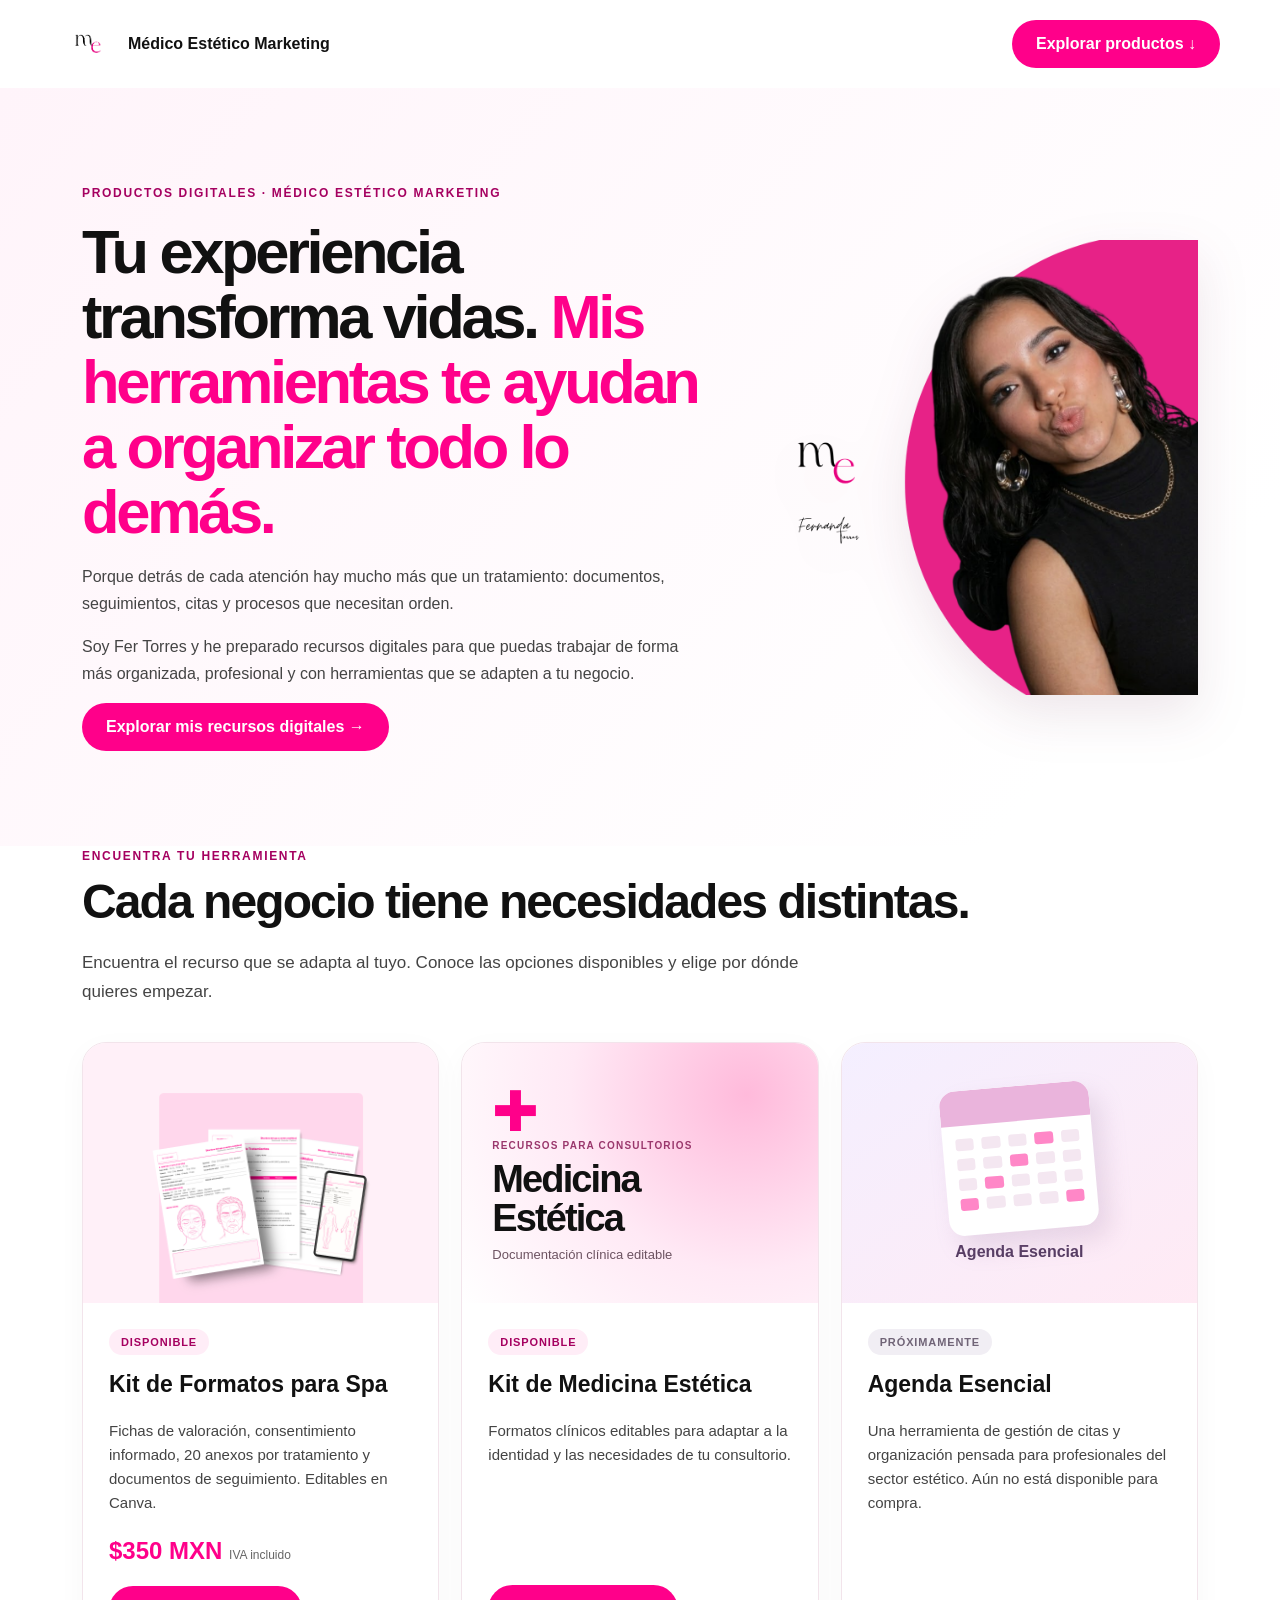
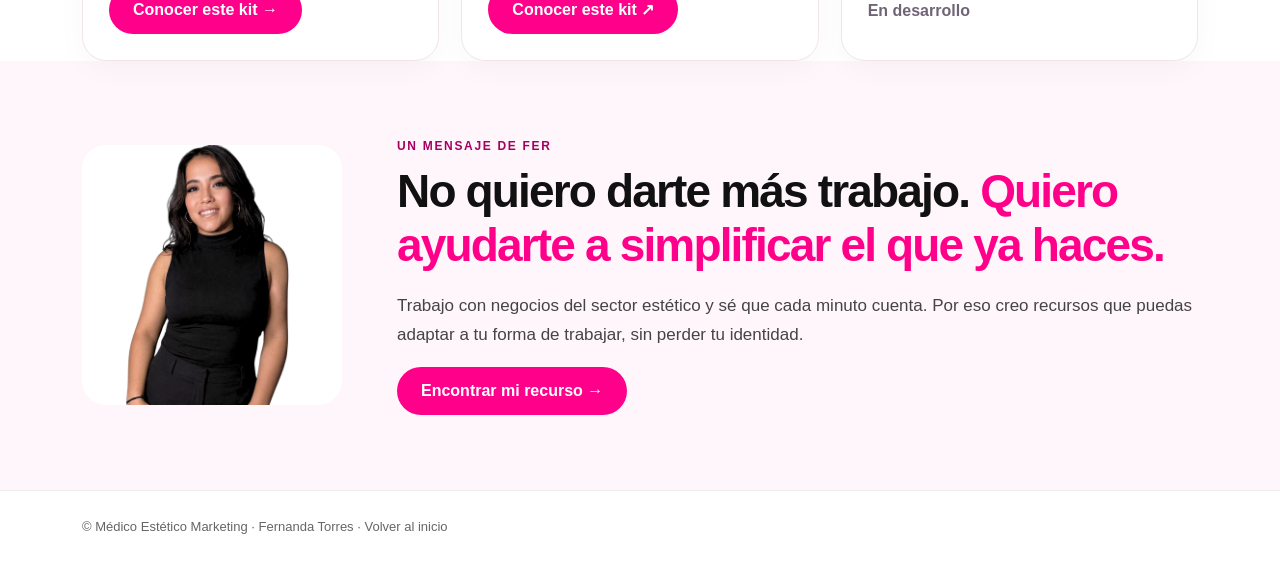
==== commit 37fa69be: "feat: reemplazar mockups del hero por foto original de Fer Torres" ====
--- a/productos/index.html
+++ b/productos/index.html
@@ -1 +1 @@
-<!doctype html><html lang="es"><head><meta charset="utf-8"><meta name="viewport" content="width=device-width,initial-scale=1"><title>Productos digitales | Médico Estético Marketing</title><meta name="description" content="Recursos digitales para spas, cosmetólogas y profesionales de medicina estética: formatos editables, documentación y herramientas de organización."><link rel="icon" href="/assets/logo/favicon_de_perfil_me.svg"><style>:root{--pink:#ff008a;--ink:#111;--soft:#fff0f8}*{box-sizing:border-box}body{margin:0;font-family:Arial,Helvetica,sans-serif;color:var(--ink);background:#fff}a{text-decoration:none;color:inherit}.wrap{max-width:1160px;margin:auto;padding:0 22px}.top{display:flex;justify-content:space-between;align-items:center;padding:16px 0;gap:16px}.brand{display:flex;align-items:center;gap:12px;font-weight:900}.brand img{width:56px;height:56px;object-fit:contain}.btn{display:inline-block;border-radius:40px;background:var(--pink);color:white;padding:15px 24px;font-weight:800;text-align:center}.btn.dark{background:#111}.hero{background:linear-gradient(130deg,#fff0f8,#fff);padding:85px 0}.split{display:grid;grid-template-columns:1.1fr .9fr;align-items:center;gap:45px}h1{font-size:clamp(43px,6vw,80px);line-height:1.02;letter-spacing:-.055em;margin:18px 0}h2{font-size:clamp(30px,4vw,48px);letter-spacing:-.04em;margin:10px 0 20px}.eyebrow{font-size:12px;letter-spacing:.14em;text-transform:uppercase;color:#a50060;font-weight:900}p{font-size:17px;line-height:1.7;color:#444}.pink{color:var(--pink)}section{padding:75px 0}.cards{display:grid;grid-template-columns:repeat(3,1fr);gap:18px}.card{padding:28px;border:1px solid #eee;border-radius:22px;background:white}.card h3{font-size:23px}.sheet{width:75%;min-height:390px;background:white;border:1px solid #f7bedc;box-shadow:22px 28px 45px #bd638d35;transform:rotate(-7deg);padding:28px;margin:24px auto;position:relative}.sheet:after{content:"";position:absolute;inset:20px -45px -20px 45px;border:1px solid #ffd0e6;background:white;z-index:-1;transform:rotate(12deg)}.sheet .line{height:8px;background:#f6d8e7;margin:16px 0}.sheet .line:nth-child(even){width:72%}.sheet .bar{height:15px;background:var(--pink);margin:20px 0}.price{font-size:44px;font-weight:900;color:var(--pink)}.muted{color:#777;font-size:14px}.light{background:#fff6fb}.darksec{background:#111;color:#fff}.darksec p{color:#ddd}.check{list-style:none;padding:0}.check li{padding:9px 0}.check li:before{content:"✓";color:var(--pink);font-weight:bold;margin-right:10px}footer{padding:28px 0;border-top:1px solid #eee;font-size:13px;color:#666}.sticky{display:none}@media(max-width:740px){.split,.cards{grid-template-columns:1fr}.hero{padding:55px 0}.sheet{min-height:290px}.top .btn{padding:12px;font-size:12px}.sticky{display:block;position:fixed;bottom:0;left:0;right:0;padding:10px 18px;background:#fff;box-shadow:0 -4px 18px #0002;z-index:20}.sticky .btn{width:100%}footer{padding-bottom:90px}} .real-product{margin:0;text-align:center}.real-product img{display:block;width:100%;max-width:560px;height:auto;object-fit:contain;border-radius:18px;margin:auto}.visual-grid{display:grid;grid-template-columns:repeat(2,minmax(0,1fr));gap:22px}.visual-grid figure{margin:0}.visual-grid img{width:100%;height:auto;display:block;border-radius:16px}.about-fer{display:grid;grid-template-columns:230px 1fr;align-items:center;gap:35px}.about-fer img{width:100%;height:auto;border-radius:24px}@media(max-width:740px){.visual-grid,.about-fer{grid-template-columns:1fr}.about-fer img{max-width:260px}} html{scroll-behavior:smooth}.hero{padding:95px 0;background:linear-gradient(130deg,#fff4fa 0%,#fff 85%)}.hero .split{grid-template-columns:1.15fr .85fr;gap:45px}.hero h1{font-size:clamp(39px,4.8vw,65px);letter-spacing:-.055em;line-height:1.06}.hero p{font-size:16px;max-width:650px}.hero-composition{position:relative;min-height:480px;display:flex;align-items:center;justify-content:center}.hero-preview{position:absolute;margin:0;border:1px solid #f7d5e7;background:#fff;box-shadow:0 24px 65px #9b49772e;border-radius:23px;overflow:hidden;padding:12px}.hero-preview img{display:block;width:100%;height:auto;border-radius:14px}.hero-preview figcaption{font-size:12px;font-weight:800;color:#a50060;padding:10px 5px 2px;text-align:center}.hero-preview-primary{width:70%;left:0;top:30px;transform:rotate(-7deg);z-index:2}.hero-preview-secondary{width:64%;right:0;top:115px;transform:rotate(8deg);z-index:1}.hero-note{position:absolute;bottom:2px;left:10%;right:2%;padding:16px 18px;border-radius:14px;background:#111;color:#fff;font-size:13px;font-weight:800;z-index:3;box-shadow:0 15px 35px #0002}.hero-note span{color:#ff64b6}.catalog-section{scroll-margin-top:35px}.catalog-intro{max-width:750px;margin-bottom:35px}.product-grid{display:grid;grid-template-columns:repeat(3,minmax(0,1fr));gap:22px}.product-card{border:1px solid #f2e4eb;border-radius:24px;overflow:hidden;background:#fff;box-shadow:0 8px 30px #00000008;display:flex;flex-direction:column}.product-media{height:260px;background:#fff0f8;display:flex;align-items:center;justify-content:center;position:relative;overflow:hidden}.product-media img{height:100%;width:100%;object-fit:contain}.product-content{padding:26px;display:flex;flex-direction:column;align-items:flex-start;flex:1}.product-content h3{font-size:23px;margin:16px 0 6px}.product-content p{font-size:15px;line-height:1.6;flex:1}.product-content .btn{margin-top:14px}.product-status{display:inline-block;border-radius:40px;padding:7px 12px;background:#ffedf7;color:#a50060;font-size:11px;font-weight:900;text-transform:uppercase;letter-spacing:.08em}.product-price{font-size:24px;font-weight:900;color:#ff008a;margin:7px 0}.product-price small{font-size:12px;color:#666;font-weight:500}.medical-media{background:radial-gradient(circle at 80% 20%,#ffbadb,#ffe9f5 50%,#fff);align-items:flex-start;flex-direction:column;padding:30px}.medical-symbol{font-size:56px;color:#ff008a;line-height:1}.medical-copy{display:flex;flex-direction:column;gap:9px}.medical-copy span{font-size:10px;letter-spacing:.12em;color:#9a376c;font-weight:900}.medical-copy strong{font-size:38px;line-height:1.03;letter-spacing:-.05em}.medical-copy small{font-size:13px;color:#6d5361}.agenda-media{background:linear-gradient(145deg,#f4efff,#ffeaf4);flex-direction:column;gap:12px;color:#553b62;font-weight:900}.calendar-art{width:150px;height:145px;background:white;border-radius:16px;box-shadow:10px 14px 25px #9a76a033;overflow:hidden;transform:rotate(-5deg)}.calendar-head{height:35px;background:#eab4dc}.calendar-grid{display:grid;grid-template-columns:repeat(5,1fr);gap:8px;padding:13px}.calendar-grid i{height:12px;background:#f4e7f1;border-radius:3px}.calendar-grid i:nth-child(4n){background:#ff87c7}.upcoming-status{background:#f1eef4;color:#706477}.upcoming-label{font-weight:800;color:#706477;padding:14px 0}.founder-section{background:#fff6fb}.founder-inner{display:grid;grid-template-columns:260px 1fr;gap:55px;align-items:center}.founder-inner img{width:100%;height:auto;border-radius:24px}.founder-inner h2{font-size:clamp(30px,4vw,46px)}@media(max-width:900px){.product-grid{grid-template-columns:repeat(2,minmax(0,1fr))}.hero .split{grid-template-columns:1fr}.hero-composition{min-height:400px;max-width:520px;width:100%;margin:auto}.founder-inner{grid-template-columns:210px 1fr;gap:30px}}@media(max-width:600px){.hero{padding:58px 0}.hero h1{font-size:clamp(37px,10vw,48px)}.hero-composition{min-height:340px}.product-grid,.founder-inner{grid-template-columns:1fr}.founder-inner img{max-width:240px}.product-media{height:240px}.hero-note{font-size:11px}.nav-cta{font-size:12px;padding:12px 14px}.brand{font-size:13px}.brand img{width:42px;height:42px}}@media(prefers-reduced-motion:reduce){html{scroll-behavior:auto}}</style></head><body><header class="wrap top"><a class="brand" href="/"><img src="/assets/logo/logo_me_original.svg" alt="Médico Estético Marketing"> Médico Estético Marketing</a><a class="btn nav-cta" href="#catalogo">Explorar productos ↓</a></header><main><section class="hero"><div class="wrap split"><div><span class="eyebrow">Productos digitales · Médico Estético Marketing</span><h1>Tu experiencia transforma vidas. <span class="pink">Mis herramientas te ayudan a organizar todo lo demás.</span></h1><p>Porque detrás de cada atención hay mucho más que un tratamiento: documentos, seguimientos, citas y procesos que necesitan orden.</p><p>Soy Fer Torres y he preparado recursos digitales para que puedas trabajar de forma más organizada, profesional y con herramientas que se adapten a tu negocio.</p><a class="btn" href="#catalogo">Explorar mis recursos digitales →</a></div><div class="hero-composition" aria-label="Recursos digitales para spas y profesionales de medicina estética"><figure class="hero-preview hero-preview-primary"><img src="/productos/kit-spa/portada.png" alt="Vista real del Kit de Formatos para Spa" loading="eager"><figcaption>Para spas y cosmetólogas</figcaption></figure><figure class="hero-preview hero-preview-secondary"><img src="/productos/kit-spa/documentos.png" alt="Ejemplo de documentos digitales editables" loading="eager"><figcaption>Documentación profesional</figcaption></figure><div class="hero-note"><span>✦</span> Documentos, procesos y organización para tu negocio</div></div></div></section><section class="wrap catalog-section" id="catalogo"><span class="eyebrow">Encuentra tu herramienta</span><h2>Cada negocio tiene necesidades distintas.</h2><p class="catalog-intro">Encuentra el recurso que se adapta al tuyo. Conoce las opciones disponibles y elige por dónde quieres empezar.</p><div class="product-grid"><article class="product-card"><div class="product-media"><img src="/productos/kit-spa/portada.png" alt="Portada del Kit de Formatos para Spa" loading="lazy"></div><div class="product-content"><span class="product-status">Disponible</span><h3>Kit de Formatos para Spa</h3><p>Fichas de valoración, consentimiento informado, 20 anexos por tratamiento y documentos de seguimiento. Editables en Canva.</p><div class="product-price">$350 MXN <small>IVA incluido</small></div><a class="btn" href="/productos/kit-spa/">Conocer este kit →</a></div></article><article class="product-card"><div class="product-media medical-media"><div class="medical-symbol" aria-hidden="true">✚</div><div class="medical-copy"><span>RECURSOS PARA CONSULTORIOS</span><strong>Medicina<br>Estética</strong><small>Documentación clínica editable</small></div></div><div class="product-content"><span class="product-status">Disponible</span><h3>Kit de Medicina Estética</h3><p>Formatos clínicos editables para adaptar a la identidad y las necesidades de tu consultorio.</p><a class="btn" href="https://go.hotmart.com/P107955364N?dp=1" target="_blank" rel="noopener noreferrer">Conocer este kit ↗</a></div></article><article class="product-card upcoming"><div class="product-media agenda-media"><div class="calendar-art" aria-hidden="true"><div class="calendar-head"></div><div class="calendar-grid"><i></i><i></i><i></i><i></i><i></i><i></i><i></i><i></i><i></i><i></i><i></i><i></i><i></i><i></i><i></i><i></i><i></i><i></i><i></i><i></i></div></div><span>Agenda Esencial</span></div><div class="product-content"><span class="product-status upcoming-status">Próximamente</span><h3>Agenda Esencial</h3><p>Una herramienta de gestión de citas y organización pensada para profesionales del sector estético. Aún no está disponible para compra.</p><span class="upcoming-label">En desarrollo</span></div></article></div></section><section class="founder-section"><div class="wrap founder-inner"><img src="/productos/kit-spa/fer-torres.png" alt="Fer Torres, especialista en marketing para el sector estético" loading="lazy"><div><span class="eyebrow">Un mensaje de Fer</span><h2>No quiero darte más trabajo. <span class="pink">Quiero ayudarte a simplificar el que ya haces.</span></h2><p>Trabajo con negocios del sector estético y sé que cada minuto cuenta. Por eso creo recursos que puedas adaptar a tu forma de trabajar, sin perder tu identidad.</p><a class="btn" href="#catalogo">Encontrar mi recurso →</a></div></div></section></main><footer><div class="wrap">© Médico Estético Marketing · Fernanda Torres · <a href="/">Volver al inicio</a></div></footer></body></html>+<!doctype html><html lang="es"><head><meta charset="utf-8"><meta name="viewport" content="width=device-width,initial-scale=1"><title>Productos digitales | Médico Estético Marketing</title><meta name="description" content="Recursos digitales para spas, cosmetólogas y profesionales de medicina estética: formatos editables, documentación y herramientas de organización."><link rel="icon" href="/assets/logo/favicon_de_perfil_me.svg"><style>:root{--pink:#ff008a;--ink:#111;--soft:#fff0f8}*{box-sizing:border-box}body{margin:0;font-family:Arial,Helvetica,sans-serif;color:var(--ink);background:#fff}a{text-decoration:none;color:inherit}.wrap{max-width:1160px;margin:auto;padding:0 22px}.top{display:flex;justify-content:space-between;align-items:center;padding:16px 0;gap:16px}.brand{display:flex;align-items:center;gap:12px;font-weight:900}.brand img{width:56px;height:56px;object-fit:contain}.btn{display:inline-block;border-radius:40px;background:var(--pink);color:white;padding:15px 24px;font-weight:800;text-align:center}.btn.dark{background:#111}.hero{background:linear-gradient(130deg,#fff0f8,#fff);padding:85px 0}.split{display:grid;grid-template-columns:1.1fr .9fr;align-items:center;gap:45px}h1{font-size:clamp(43px,6vw,80px);line-height:1.02;letter-spacing:-.055em;margin:18px 0}h2{font-size:clamp(30px,4vw,48px);letter-spacing:-.04em;margin:10px 0 20px}.eyebrow{font-size:12px;letter-spacing:.14em;text-transform:uppercase;color:#a50060;font-weight:900}p{font-size:17px;line-height:1.7;color:#444}.pink{color:var(--pink)}section{padding:75px 0}.cards{display:grid;grid-template-columns:repeat(3,1fr);gap:18px}.card{padding:28px;border:1px solid #eee;border-radius:22px;background:white}.card h3{font-size:23px}.sheet{width:75%;min-height:390px;background:white;border:1px solid #f7bedc;box-shadow:22px 28px 45px #bd638d35;transform:rotate(-7deg);padding:28px;margin:24px auto;position:relative}.sheet:after{content:"";position:absolute;inset:20px -45px -20px 45px;border:1px solid #ffd0e6;background:white;z-index:-1;transform:rotate(12deg)}.sheet .line{height:8px;background:#f6d8e7;margin:16px 0}.sheet .line:nth-child(even){width:72%}.sheet .bar{height:15px;background:var(--pink);margin:20px 0}.price{font-size:44px;font-weight:900;color:var(--pink)}.muted{color:#777;font-size:14px}.light{background:#fff6fb}.darksec{background:#111;color:#fff}.darksec p{color:#ddd}.check{list-style:none;padding:0}.check li{padding:9px 0}.check li:before{content:"✓";color:var(--pink);font-weight:bold;margin-right:10px}footer{padding:28px 0;border-top:1px solid #eee;font-size:13px;color:#666}.sticky{display:none}@media(max-width:740px){.split,.cards{grid-template-columns:1fr}.hero{padding:55px 0}.sheet{min-height:290px}.top .btn{padding:12px;font-size:12px}.sticky{display:block;position:fixed;bottom:0;left:0;right:0;padding:10px 18px;background:#fff;box-shadow:0 -4px 18px #0002;z-index:20}.sticky .btn{width:100%}footer{padding-bottom:90px}} .real-product{margin:0;text-align:center}.real-product img{display:block;width:100%;max-width:560px;height:auto;object-fit:contain;border-radius:18px;margin:auto}.visual-grid{display:grid;grid-template-columns:repeat(2,minmax(0,1fr));gap:22px}.visual-grid figure{margin:0}.visual-grid img{width:100%;height:auto;display:block;border-radius:16px}.about-fer{display:grid;grid-template-columns:230px 1fr;align-items:center;gap:35px}.about-fer img{width:100%;height:auto;border-radius:24px}@media(max-width:740px){.visual-grid,.about-fer{grid-template-columns:1fr}.about-fer img{max-width:260px}} html{scroll-behavior:smooth}.hero{padding:95px 0;background:linear-gradient(130deg,#fff4fa 0%,#fff 85%)}.hero .split{grid-template-columns:1.15fr .85fr;gap:45px}.hero h1{font-size:clamp(39px,4.8vw,65px);letter-spacing:-.055em;line-height:1.06}.hero p{font-size:16px;max-width:650px}.hero-composition{position:relative;min-height:480px;display:flex;align-items:center;justify-content:center}.hero-preview{position:absolute;margin:0;border:1px solid #f7d5e7;background:#fff;box-shadow:0 24px 65px #9b49772e;border-radius:23px;overflow:hidden;padding:12px}.hero-preview img{display:block;width:100%;height:auto;border-radius:14px}.hero-preview figcaption{font-size:12px;font-weight:800;color:#a50060;padding:10px 5px 2px;text-align:center}.hero-preview-primary{width:70%;left:0;top:30px;transform:rotate(-7deg);z-index:2}.hero-preview-secondary{width:64%;right:0;top:115px;transform:rotate(8deg);z-index:1}.hero-note{position:absolute;bottom:2px;left:10%;right:2%;padding:16px 18px;border-radius:14px;background:#111;color:#fff;font-size:13px;font-weight:800;z-index:3;box-shadow:0 15px 35px #0002}.hero-note span{color:#ff64b6}.catalog-section{scroll-margin-top:35px}.catalog-intro{max-width:750px;margin-bottom:35px}.product-grid{display:grid;grid-template-columns:repeat(3,minmax(0,1fr));gap:22px}.product-card{border:1px solid #f2e4eb;border-radius:24px;overflow:hidden;background:#fff;box-shadow:0 8px 30px #00000008;display:flex;flex-direction:column}.product-media{height:260px;background:#fff0f8;display:flex;align-items:center;justify-content:center;position:relative;overflow:hidden}.product-media img{height:100%;width:100%;object-fit:contain}.product-content{padding:26px;display:flex;flex-direction:column;align-items:flex-start;flex:1}.product-content h3{font-size:23px;margin:16px 0 6px}.product-content p{font-size:15px;line-height:1.6;flex:1}.product-content .btn{margin-top:14px}.product-status{display:inline-block;border-radius:40px;padding:7px 12px;background:#ffedf7;color:#a50060;font-size:11px;font-weight:900;text-transform:uppercase;letter-spacing:.08em}.product-price{font-size:24px;font-weight:900;color:#ff008a;margin:7px 0}.product-price small{font-size:12px;color:#666;font-weight:500}.medical-media{background:radial-gradient(circle at 80% 20%,#ffbadb,#ffe9f5 50%,#fff);align-items:flex-start;flex-direction:column;padding:30px}.medical-symbol{font-size:56px;color:#ff008a;line-height:1}.medical-copy{display:flex;flex-direction:column;gap:9px}.medical-copy span{font-size:10px;letter-spacing:.12em;color:#9a376c;font-weight:900}.medical-copy strong{font-size:38px;line-height:1.03;letter-spacing:-.05em}.medical-copy small{font-size:13px;color:#6d5361}.agenda-media{background:linear-gradient(145deg,#f4efff,#ffeaf4);flex-direction:column;gap:12px;color:#553b62;font-weight:900}.calendar-art{width:150px;height:145px;background:white;border-radius:16px;box-shadow:10px 14px 25px #9a76a033;overflow:hidden;transform:rotate(-5deg)}.calendar-head{height:35px;background:#eab4dc}.calendar-grid{display:grid;grid-template-columns:repeat(5,1fr);gap:8px;padding:13px}.calendar-grid i{height:12px;background:#f4e7f1;border-radius:3px}.calendar-grid i:nth-child(4n){background:#ff87c7}.upcoming-status{background:#f1eef4;color:#706477}.upcoming-label{font-weight:800;color:#706477;padding:14px 0}.founder-section{background:#fff6fb}.founder-inner{display:grid;grid-template-columns:260px 1fr;gap:55px;align-items:center}.founder-inner img{width:100%;height:auto;border-radius:24px}.founder-inner h2{font-size:clamp(30px,4vw,46px)}@media(max-width:900px){.product-grid{grid-template-columns:repeat(2,minmax(0,1fr))}.hero .split{grid-template-columns:1fr}.hero-composition{min-height:400px;max-width:520px;width:100%;margin:auto}.founder-inner{grid-template-columns:210px 1fr;gap:30px}}@media(max-width:600px){.hero{padding:58px 0}.hero h1{font-size:clamp(37px,10vw,48px)}.hero-composition{min-height:340px}.product-grid,.founder-inner{grid-template-columns:1fr}.founder-inner img{max-width:240px}.product-media{height:240px}.hero-note{font-size:11px}.nav-cta{font-size:12px;padding:12px 14px}.brand{font-size:13px}.brand img{width:42px;height:42px}}@media(prefers-reduced-motion:reduce){html{scroll-behavior:auto}}.hero-photo{display:flex;align-items:center;justify-content:center;width:100%;min-height:460px;overflow:visible}.hero-photo img{display:block;width:100%;max-width:590px;height:auto;object-fit:contain;filter:drop-shadow(0 20px 25px rgba(90,15,55,.10))}@media(max-width:900px){.hero-photo{min-height:0;max-width:540px;margin:auto}.hero-photo img{max-width:520px}}@media(max-width:600px){.hero-photo img{width:100%}} </style></head><body><header class="wrap top"><a class="brand" href="/"><img src="/assets/logo/logo_me_original.svg" alt="Médico Estético Marketing"> Médico Estético Marketing</a><a class="btn nav-cta" href="#catalogo">Explorar productos ↓</a></header><main><section class="hero"><div class="wrap split"><div><span class="eyebrow">Productos digitales · Médico Estético Marketing</span><h1>Tu experiencia transforma vidas. <span class="pink">Mis herramientas te ayudan a organizar todo lo demás.</span></h1><p>Porque detrás de cada atención hay mucho más que un tratamiento: documentos, seguimientos, citas y procesos que necesitan orden.</p><p>Soy Fer Torres y he preparado recursos digitales para que puedas trabajar de forma más organizada, profesional y con herramientas que se adapten a tu negocio.</p><a class="btn" href="#catalogo">Explorar mis recursos digitales →</a></div><div class="hero-photo" aria-label="Fotografía de Fer Torres"><img src="/productos/header%20landing%20productos.png" alt="Fer Torres, especialista en marketing para el sector estético" loading="eager"></div></div></section><section class="wrap catalog-section" id="catalogo"><span class="eyebrow">Encuentra tu herramienta</span><h2>Cada negocio tiene necesidades distintas.</h2><p class="catalog-intro">Encuentra el recurso que se adapta al tuyo. Conoce las opciones disponibles y elige por dónde quieres empezar.</p><div class="product-grid"><article class="product-card"><div class="product-media"><img src="/productos/kit-spa/portada.png" alt="Portada del Kit de Formatos para Spa" loading="lazy"></div><div class="product-content"><span class="product-status">Disponible</span><h3>Kit de Formatos para Spa</h3><p>Fichas de valoración, consentimiento informado, 20 anexos por tratamiento y documentos de seguimiento. Editables en Canva.</p><div class="product-price">$350 MXN <small>IVA incluido</small></div><a class="btn" href="/productos/kit-spa/">Conocer este kit →</a></div></article><article class="product-card"><div class="product-media medical-media"><div class="medical-symbol" aria-hidden="true">✚</div><div class="medical-copy"><span>RECURSOS PARA CONSULTORIOS</span><strong>Medicina<br>Estética</strong><small>Documentación clínica editable</small></div></div><div class="product-content"><span class="product-status">Disponible</span><h3>Kit de Medicina Estética</h3><p>Formatos clínicos editables para adaptar a la identidad y las necesidades de tu consultorio.</p><a class="btn" href="https://go.hotmart.com/P107955364N?dp=1" target="_blank" rel="noopener noreferrer">Conocer este kit ↗</a></div></article><article class="product-card upcoming"><div class="product-media agenda-media"><div class="calendar-art" aria-hidden="true"><div class="calendar-head"></div><div class="calendar-grid"><i></i><i></i><i></i><i></i><i></i><i></i><i></i><i></i><i></i><i></i><i></i><i></i><i></i><i></i><i></i><i></i><i></i><i></i><i></i><i></i></div></div><span>Agenda Esencial</span></div><div class="product-content"><span class="product-status upcoming-status">Próximamente</span><h3>Agenda Esencial</h3><p>Una herramienta de gestión de citas y organización pensada para profesionales del sector estético. Aún no está disponible para compra.</p><span class="upcoming-label">En desarrollo</span></div></article></div></section><section class="founder-section"><div class="wrap founder-inner"><img src="/productos/kit-spa/fer-torres.png" alt="Fer Torres, especialista en marketing para el sector estético" loading="lazy"><div><span class="eyebrow">Un mensaje de Fer</span><h2>No quiero darte más trabajo. <span class="pink">Quiero ayudarte a simplificar el que ya haces.</span></h2><p>Trabajo con negocios del sector estético y sé que cada minuto cuenta. Por eso creo recursos que puedas adaptar a tu forma de trabajar, sin perder tu identidad.</p><a class="btn" href="#catalogo">Encontrar mi recurso →</a></div></div></section></main><footer><div class="wrap">© Médico Estético Marketing · Fernanda Torres · <a href="/">Volver al inicio</a></div></footer></body></html>
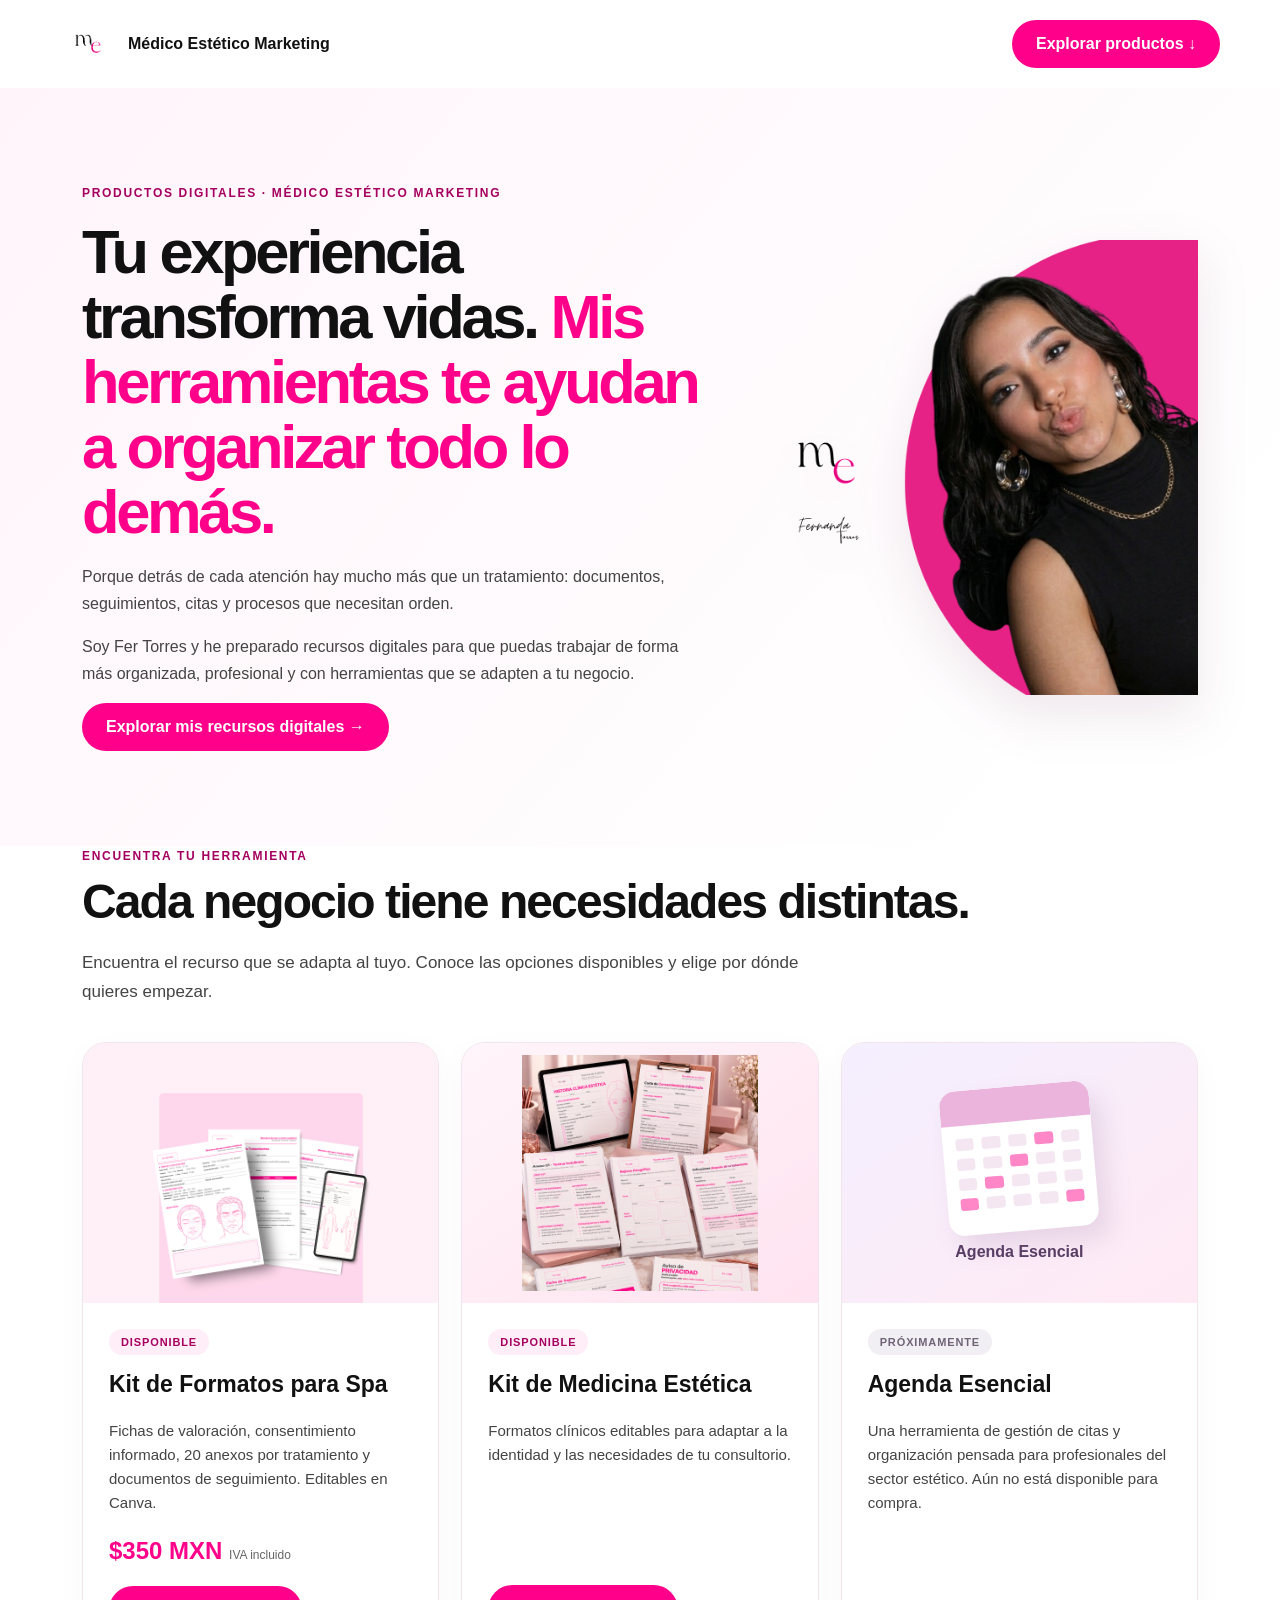
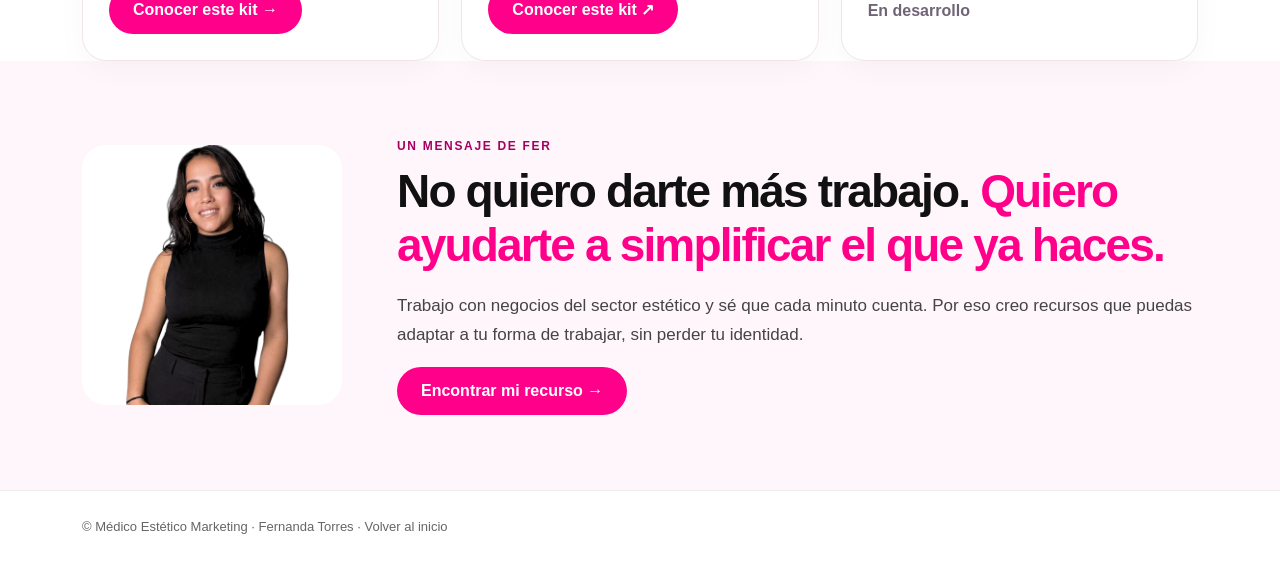
==== commit 4cdaaff8: "feat: mostrar fotografía real del kit médico en tarjeta de catálogo" ====
--- a/productos/index.html
+++ b/productos/index.html
@@ -1 +1 @@
-<!doctype html><html lang="es"><head><meta charset="utf-8"><meta name="viewport" content="width=device-width,initial-scale=1"><title>Productos digitales | Médico Estético Marketing</title><meta name="description" content="Recursos digitales para spas, cosmetólogas y profesionales de medicina estética: formatos editables, documentación y herramientas de organización."><link rel="icon" href="/assets/logo/favicon_de_perfil_me.svg"><style>:root{--pink:#ff008a;--ink:#111;--soft:#fff0f8}*{box-sizing:border-box}body{margin:0;font-family:Arial,Helvetica,sans-serif;color:var(--ink);background:#fff}a{text-decoration:none;color:inherit}.wrap{max-width:1160px;margin:auto;padding:0 22px}.top{display:flex;justify-content:space-between;align-items:center;padding:16px 0;gap:16px}.brand{display:flex;align-items:center;gap:12px;font-weight:900}.brand img{width:56px;height:56px;object-fit:contain}.btn{display:inline-block;border-radius:40px;background:var(--pink);color:white;padding:15px 24px;font-weight:800;text-align:center}.btn.dark{background:#111}.hero{background:linear-gradient(130deg,#fff0f8,#fff);padding:85px 0}.split{display:grid;grid-template-columns:1.1fr .9fr;align-items:center;gap:45px}h1{font-size:clamp(43px,6vw,80px);line-height:1.02;letter-spacing:-.055em;margin:18px 0}h2{font-size:clamp(30px,4vw,48px);letter-spacing:-.04em;margin:10px 0 20px}.eyebrow{font-size:12px;letter-spacing:.14em;text-transform:uppercase;color:#a50060;font-weight:900}p{font-size:17px;line-height:1.7;color:#444}.pink{color:var(--pink)}section{padding:75px 0}.cards{display:grid;grid-template-columns:repeat(3,1fr);gap:18px}.card{padding:28px;border:1px solid #eee;border-radius:22px;background:white}.card h3{font-size:23px}.sheet{width:75%;min-height:390px;background:white;border:1px solid #f7bedc;box-shadow:22px 28px 45px #bd638d35;transform:rotate(-7deg);padding:28px;margin:24px auto;position:relative}.sheet:after{content:"";position:absolute;inset:20px -45px -20px 45px;border:1px solid #ffd0e6;background:white;z-index:-1;transform:rotate(12deg)}.sheet .line{height:8px;background:#f6d8e7;margin:16px 0}.sheet .line:nth-child(even){width:72%}.sheet .bar{height:15px;background:var(--pink);margin:20px 0}.price{font-size:44px;font-weight:900;color:var(--pink)}.muted{color:#777;font-size:14px}.light{background:#fff6fb}.darksec{background:#111;color:#fff}.darksec p{color:#ddd}.check{list-style:none;padding:0}.check li{padding:9px 0}.check li:before{content:"✓";color:var(--pink);font-weight:bold;margin-right:10px}footer{padding:28px 0;border-top:1px solid #eee;font-size:13px;color:#666}.sticky{display:none}@media(max-width:740px){.split,.cards{grid-template-columns:1fr}.hero{padding:55px 0}.sheet{min-height:290px}.top .btn{padding:12px;font-size:12px}.sticky{display:block;position:fixed;bottom:0;left:0;right:0;padding:10px 18px;background:#fff;box-shadow:0 -4px 18px #0002;z-index:20}.sticky .btn{width:100%}footer{padding-bottom:90px}} .real-product{margin:0;text-align:center}.real-product img{display:block;width:100%;max-width:560px;height:auto;object-fit:contain;border-radius:18px;margin:auto}.visual-grid{display:grid;grid-template-columns:repeat(2,minmax(0,1fr));gap:22px}.visual-grid figure{margin:0}.visual-grid img{width:100%;height:auto;display:block;border-radius:16px}.about-fer{display:grid;grid-template-columns:230px 1fr;align-items:center;gap:35px}.about-fer img{width:100%;height:auto;border-radius:24px}@media(max-width:740px){.visual-grid,.about-fer{grid-template-columns:1fr}.about-fer img{max-width:260px}} html{scroll-behavior:smooth}.hero{padding:95px 0;background:linear-gradient(130deg,#fff4fa 0%,#fff 85%)}.hero .split{grid-template-columns:1.15fr .85fr;gap:45px}.hero h1{font-size:clamp(39px,4.8vw,65px);letter-spacing:-.055em;line-height:1.06}.hero p{font-size:16px;max-width:650px}.hero-composition{position:relative;min-height:480px;display:flex;align-items:center;justify-content:center}.hero-preview{position:absolute;margin:0;border:1px solid #f7d5e7;background:#fff;box-shadow:0 24px 65px #9b49772e;border-radius:23px;overflow:hidden;padding:12px}.hero-preview img{display:block;width:100%;height:auto;border-radius:14px}.hero-preview figcaption{font-size:12px;font-weight:800;color:#a50060;padding:10px 5px 2px;text-align:center}.hero-preview-primary{width:70%;left:0;top:30px;transform:rotate(-7deg);z-index:2}.hero-preview-secondary{width:64%;right:0;top:115px;transform:rotate(8deg);z-index:1}.hero-note{position:absolute;bottom:2px;left:10%;right:2%;padding:16px 18px;border-radius:14px;background:#111;color:#fff;font-size:13px;font-weight:800;z-index:3;box-shadow:0 15px 35px #0002}.hero-note span{color:#ff64b6}.catalog-section{scroll-margin-top:35px}.catalog-intro{max-width:750px;margin-bottom:35px}.product-grid{display:grid;grid-template-columns:repeat(3,minmax(0,1fr));gap:22px}.product-card{border:1px solid #f2e4eb;border-radius:24px;overflow:hidden;background:#fff;box-shadow:0 8px 30px #00000008;display:flex;flex-direction:column}.product-media{height:260px;background:#fff0f8;display:flex;align-items:center;justify-content:center;position:relative;overflow:hidden}.product-media img{height:100%;width:100%;object-fit:contain}.product-content{padding:26px;display:flex;flex-direction:column;align-items:flex-start;flex:1}.product-content h3{font-size:23px;margin:16px 0 6px}.product-content p{font-size:15px;line-height:1.6;flex:1}.product-content .btn{margin-top:14px}.product-status{display:inline-block;border-radius:40px;padding:7px 12px;background:#ffedf7;color:#a50060;font-size:11px;font-weight:900;text-transform:uppercase;letter-spacing:.08em}.product-price{font-size:24px;font-weight:900;color:#ff008a;margin:7px 0}.product-price small{font-size:12px;color:#666;font-weight:500}.medical-media{background:radial-gradient(circle at 80% 20%,#ffbadb,#ffe9f5 50%,#fff);align-items:flex-start;flex-direction:column;padding:30px}.medical-symbol{font-size:56px;color:#ff008a;line-height:1}.medical-copy{display:flex;flex-direction:column;gap:9px}.medical-copy span{font-size:10px;letter-spacing:.12em;color:#9a376c;font-weight:900}.medical-copy strong{font-size:38px;line-height:1.03;letter-spacing:-.05em}.medical-copy small{font-size:13px;color:#6d5361}.agenda-media{background:linear-gradient(145deg,#f4efff,#ffeaf4);flex-direction:column;gap:12px;color:#553b62;font-weight:900}.calendar-art{width:150px;height:145px;background:white;border-radius:16px;box-shadow:10px 14px 25px #9a76a033;overflow:hidden;transform:rotate(-5deg)}.calendar-head{height:35px;background:#eab4dc}.calendar-grid{display:grid;grid-template-columns:repeat(5,1fr);gap:8px;padding:13px}.calendar-grid i{height:12px;background:#f4e7f1;border-radius:3px}.calendar-grid i:nth-child(4n){background:#ff87c7}.upcoming-status{background:#f1eef4;color:#706477}.upcoming-label{font-weight:800;color:#706477;padding:14px 0}.founder-section{background:#fff6fb}.founder-inner{display:grid;grid-template-columns:260px 1fr;gap:55px;align-items:center}.founder-inner img{width:100%;height:auto;border-radius:24px}.founder-inner h2{font-size:clamp(30px,4vw,46px)}@media(max-width:900px){.product-grid{grid-template-columns:repeat(2,minmax(0,1fr))}.hero .split{grid-template-columns:1fr}.hero-composition{min-height:400px;max-width:520px;width:100%;margin:auto}.founder-inner{grid-template-columns:210px 1fr;gap:30px}}@media(max-width:600px){.hero{padding:58px 0}.hero h1{font-size:clamp(37px,10vw,48px)}.hero-composition{min-height:340px}.product-grid,.founder-inner{grid-template-columns:1fr}.founder-inner img{max-width:240px}.product-media{height:240px}.hero-note{font-size:11px}.nav-cta{font-size:12px;padding:12px 14px}.brand{font-size:13px}.brand img{width:42px;height:42px}}@media(prefers-reduced-motion:reduce){html{scroll-behavior:auto}}.hero-photo{display:flex;align-items:center;justify-content:center;width:100%;min-height:460px;overflow:visible}.hero-photo img{display:block;width:100%;max-width:590px;height:auto;object-fit:contain;filter:drop-shadow(0 20px 25px rgba(90,15,55,.10))}@media(max-width:900px){.hero-photo{min-height:0;max-width:540px;margin:auto}.hero-photo img{max-width:520px}}@media(max-width:600px){.hero-photo img{width:100%}} </style></head><body><header class="wrap top"><a class="brand" href="/"><img src="/assets/logo/logo_me_original.svg" alt="Médico Estético Marketing"> Médico Estético Marketing</a><a class="btn nav-cta" href="#catalogo">Explorar productos ↓</a></header><main><section class="hero"><div class="wrap split"><div><span class="eyebrow">Productos digitales · Médico Estético Marketing</span><h1>Tu experiencia transforma vidas. <span class="pink">Mis herramientas te ayudan a organizar todo lo demás.</span></h1><p>Porque detrás de cada atención hay mucho más que un tratamiento: documentos, seguimientos, citas y procesos que necesitan orden.</p><p>Soy Fer Torres y he preparado recursos digitales para que puedas trabajar de forma más organizada, profesional y con herramientas que se adapten a tu negocio.</p><a class="btn" href="#catalogo">Explorar mis recursos digitales →</a></div><div class="hero-photo" aria-label="Fotografía de Fer Torres"><img src="/productos/header%20landing%20productos.png" alt="Fer Torres, especialista en marketing para el sector estético" loading="eager"></div></div></section><section class="wrap catalog-section" id="catalogo"><span class="eyebrow">Encuentra tu herramienta</span><h2>Cada negocio tiene necesidades distintas.</h2><p class="catalog-intro">Encuentra el recurso que se adapta al tuyo. Conoce las opciones disponibles y elige por dónde quieres empezar.</p><div class="product-grid"><article class="product-card"><div class="product-media"><img src="/productos/kit-spa/portada.png" alt="Portada del Kit de Formatos para Spa" loading="lazy"></div><div class="product-content"><span class="product-status">Disponible</span><h3>Kit de Formatos para Spa</h3><p>Fichas de valoración, consentimiento informado, 20 anexos por tratamiento y documentos de seguimiento. Editables en Canva.</p><div class="product-price">$350 MXN <small>IVA incluido</small></div><a class="btn" href="/productos/kit-spa/">Conocer este kit →</a></div></article><article class="product-card"><div class="product-media medical-media"><div class="medical-symbol" aria-hidden="true">✚</div><div class="medical-copy"><span>RECURSOS PARA CONSULTORIOS</span><strong>Medicina<br>Estética</strong><small>Documentación clínica editable</small></div></div><div class="product-content"><span class="product-status">Disponible</span><h3>Kit de Medicina Estética</h3><p>Formatos clínicos editables para adaptar a la identidad y las necesidades de tu consultorio.</p><a class="btn" href="https://go.hotmart.com/P107955364N?dp=1" target="_blank" rel="noopener noreferrer">Conocer este kit ↗</a></div></article><article class="product-card upcoming"><div class="product-media agenda-media"><div class="calendar-art" aria-hidden="true"><div class="calendar-head"></div><div class="calendar-grid"><i></i><i></i><i></i><i></i><i></i><i></i><i></i><i></i><i></i><i></i><i></i><i></i><i></i><i></i><i></i><i></i><i></i><i></i><i></i><i></i></div></div><span>Agenda Esencial</span></div><div class="product-content"><span class="product-status upcoming-status">Próximamente</span><h3>Agenda Esencial</h3><p>Una herramienta de gestión de citas y organización pensada para profesionales del sector estético. Aún no está disponible para compra.</p><span class="upcoming-label">En desarrollo</span></div></article></div></section><section class="founder-section"><div class="wrap founder-inner"><img src="/productos/kit-spa/fer-torres.png" alt="Fer Torres, especialista en marketing para el sector estético" loading="lazy"><div><span class="eyebrow">Un mensaje de Fer</span><h2>No quiero darte más trabajo. <span class="pink">Quiero ayudarte a simplificar el que ya haces.</span></h2><p>Trabajo con negocios del sector estético y sé que cada minuto cuenta. Por eso creo recursos que puedas adaptar a tu forma de trabajar, sin perder tu identidad.</p><a class="btn" href="#catalogo">Encontrar mi recurso →</a></div></div></section></main><footer><div class="wrap">© Médico Estético Marketing · Fernanda Torres · <a href="/">Volver al inicio</a></div></footer></body></html>+<!doctype html><html lang="es"><head><meta charset="utf-8"><meta name="viewport" content="width=device-width,initial-scale=1"><title>Productos digitales | Médico Estético Marketing</title><meta name="description" content="Recursos digitales para spas, cosmetólogas y profesionales de medicina estética: formatos editables, documentación y herramientas de organización."><link rel="icon" href="/assets/logo/favicon_de_perfil_me.svg"><style>:root{--pink:#ff008a;--ink:#111;--soft:#fff0f8}*{box-sizing:border-box}body{margin:0;font-family:Arial,Helvetica,sans-serif;color:var(--ink);background:#fff}a{text-decoration:none;color:inherit}.wrap{max-width:1160px;margin:auto;padding:0 22px}.top{display:flex;justify-content:space-between;align-items:center;padding:16px 0;gap:16px}.brand{display:flex;align-items:center;gap:12px;font-weight:900}.brand img{width:56px;height:56px;object-fit:contain}.btn{display:inline-block;border-radius:40px;background:var(--pink);color:white;padding:15px 24px;font-weight:800;text-align:center}.btn.dark{background:#111}.hero{background:linear-gradient(130deg,#fff0f8,#fff);padding:85px 0}.split{display:grid;grid-template-columns:1.1fr .9fr;align-items:center;gap:45px}h1{font-size:clamp(43px,6vw,80px);line-height:1.02;letter-spacing:-.055em;margin:18px 0}h2{font-size:clamp(30px,4vw,48px);letter-spacing:-.04em;margin:10px 0 20px}.eyebrow{font-size:12px;letter-spacing:.14em;text-transform:uppercase;color:#a50060;font-weight:900}p{font-size:17px;line-height:1.7;color:#444}.pink{color:var(--pink)}section{padding:75px 0}.cards{display:grid;grid-template-columns:repeat(3,1fr);gap:18px}.card{padding:28px;border:1px solid #eee;border-radius:22px;background:white}.card h3{font-size:23px}.sheet{width:75%;min-height:390px;background:white;border:1px solid #f7bedc;box-shadow:22px 28px 45px #bd638d35;transform:rotate(-7deg);padding:28px;margin:24px auto;position:relative}.sheet:after{content:"";position:absolute;inset:20px -45px -20px 45px;border:1px solid #ffd0e6;background:white;z-index:-1;transform:rotate(12deg)}.sheet .line{height:8px;background:#f6d8e7;margin:16px 0}.sheet .line:nth-child(even){width:72%}.sheet .bar{height:15px;background:var(--pink);margin:20px 0}.price{font-size:44px;font-weight:900;color:var(--pink)}.muted{color:#777;font-size:14px}.light{background:#fff6fb}.darksec{background:#111;color:#fff}.darksec p{color:#ddd}.check{list-style:none;padding:0}.check li{padding:9px 0}.check li:before{content:"✓";color:var(--pink);font-weight:bold;margin-right:10px}footer{padding:28px 0;border-top:1px solid #eee;font-size:13px;color:#666}.sticky{display:none}@media(max-width:740px){.split,.cards{grid-template-columns:1fr}.hero{padding:55px 0}.sheet{min-height:290px}.top .btn{padding:12px;font-size:12px}.sticky{display:block;position:fixed;bottom:0;left:0;right:0;padding:10px 18px;background:#fff;box-shadow:0 -4px 18px #0002;z-index:20}.sticky .btn{width:100%}footer{padding-bottom:90px}} .real-product{margin:0;text-align:center}.real-product img{display:block;width:100%;max-width:560px;height:auto;object-fit:contain;border-radius:18px;margin:auto}.visual-grid{display:grid;grid-template-columns:repeat(2,minmax(0,1fr));gap:22px}.visual-grid figure{margin:0}.visual-grid img{width:100%;height:auto;display:block;border-radius:16px}.about-fer{display:grid;grid-template-columns:230px 1fr;align-items:center;gap:35px}.about-fer img{width:100%;height:auto;border-radius:24px}@media(max-width:740px){.visual-grid,.about-fer{grid-template-columns:1fr}.about-fer img{max-width:260px}} html{scroll-behavior:smooth}.hero{padding:95px 0;background:linear-gradient(130deg,#fff4fa 0%,#fff 85%)}.hero .split{grid-template-columns:1.15fr .85fr;gap:45px}.hero h1{font-size:clamp(39px,4.8vw,65px);letter-spacing:-.055em;line-height:1.06}.hero p{font-size:16px;max-width:650px}.hero-composition{position:relative;min-height:480px;display:flex;align-items:center;justify-content:center}.hero-preview{position:absolute;margin:0;border:1px solid #f7d5e7;background:#fff;box-shadow:0 24px 65px #9b49772e;border-radius:23px;overflow:hidden;padding:12px}.hero-preview img{display:block;width:100%;height:auto;border-radius:14px}.hero-preview figcaption{font-size:12px;font-weight:800;color:#a50060;padding:10px 5px 2px;text-align:center}.hero-preview-primary{width:70%;left:0;top:30px;transform:rotate(-7deg);z-index:2}.hero-preview-secondary{width:64%;right:0;top:115px;transform:rotate(8deg);z-index:1}.hero-note{position:absolute;bottom:2px;left:10%;right:2%;padding:16px 18px;border-radius:14px;background:#111;color:#fff;font-size:13px;font-weight:800;z-index:3;box-shadow:0 15px 35px #0002}.hero-note span{color:#ff64b6}.catalog-section{scroll-margin-top:35px}.catalog-intro{max-width:750px;margin-bottom:35px}.product-grid{display:grid;grid-template-columns:repeat(3,minmax(0,1fr));gap:22px}.product-card{border:1px solid #f2e4eb;border-radius:24px;overflow:hidden;background:#fff;box-shadow:0 8px 30px #00000008;display:flex;flex-direction:column}.product-media{height:260px;background:#fff0f8;display:flex;align-items:center;justify-content:center;position:relative;overflow:hidden}.product-media img{height:100%;width:100%;object-fit:contain}.product-content{padding:26px;display:flex;flex-direction:column;align-items:flex-start;flex:1}.product-content h3{font-size:23px;margin:16px 0 6px}.product-content p{font-size:15px;line-height:1.6;flex:1}.product-content .btn{margin-top:14px}.product-status{display:inline-block;border-radius:40px;padding:7px 12px;background:#ffedf7;color:#a50060;font-size:11px;font-weight:900;text-transform:uppercase;letter-spacing:.08em}.product-price{font-size:24px;font-weight:900;color:#ff008a;margin:7px 0}.product-price small{font-size:12px;color:#666;font-weight:500}.medical-media{background:radial-gradient(circle at 80% 20%,#ffbadb,#ffe9f5 50%,#fff);align-items:flex-start;flex-direction:column;padding:30px}.medical-symbol{font-size:56px;color:#ff008a;line-height:1}.medical-copy{display:flex;flex-direction:column;gap:9px}.medical-copy span{font-size:10px;letter-spacing:.12em;color:#9a376c;font-weight:900}.medical-copy strong{font-size:38px;line-height:1.03;letter-spacing:-.05em}.medical-copy small{font-size:13px;color:#6d5361}.agenda-media{background:linear-gradient(145deg,#f4efff,#ffeaf4);flex-direction:column;gap:12px;color:#553b62;font-weight:900}.calendar-art{width:150px;height:145px;background:white;border-radius:16px;box-shadow:10px 14px 25px #9a76a033;overflow:hidden;transform:rotate(-5deg)}.calendar-head{height:35px;background:#eab4dc}.calendar-grid{display:grid;grid-template-columns:repeat(5,1fr);gap:8px;padding:13px}.calendar-grid i{height:12px;background:#f4e7f1;border-radius:3px}.calendar-grid i:nth-child(4n){background:#ff87c7}.upcoming-status{background:#f1eef4;color:#706477}.upcoming-label{font-weight:800;color:#706477;padding:14px 0}.founder-section{background:#fff6fb}.founder-inner{display:grid;grid-template-columns:260px 1fr;gap:55px;align-items:center}.founder-inner img{width:100%;height:auto;border-radius:24px}.founder-inner h2{font-size:clamp(30px,4vw,46px)}@media(max-width:900px){.product-grid{grid-template-columns:repeat(2,minmax(0,1fr))}.hero .split{grid-template-columns:1fr}.hero-composition{min-height:400px;max-width:520px;width:100%;margin:auto}.founder-inner{grid-template-columns:210px 1fr;gap:30px}}@media(max-width:600px){.hero{padding:58px 0}.hero h1{font-size:clamp(37px,10vw,48px)}.hero-composition{min-height:340px}.product-grid,.founder-inner{grid-template-columns:1fr}.founder-inner img{max-width:240px}.product-media{height:240px}.hero-note{font-size:11px}.nav-cta{font-size:12px;padding:12px 14px}.brand{font-size:13px}.brand img{width:42px;height:42px}}@media(prefers-reduced-motion:reduce){html{scroll-behavior:auto}}.hero-photo{display:flex;align-items:center;justify-content:center;width:100%;min-height:460px;overflow:visible}.hero-photo img{display:block;width:100%;max-width:590px;height:auto;object-fit:contain;filter:drop-shadow(0 20px 25px rgba(90,15,55,.10))}@media(max-width:900px){.hero-photo{min-height:0;max-width:540px;margin:auto}.hero-photo img{max-width:520px}}@media(max-width:600px){.hero-photo img{width:100%}} .product-media.medical-media{background:linear-gradient(145deg,#fff5fa,#ffe3f0);padding:12px;display:flex;align-items:center;justify-content:center}.product-media.medical-media img{width:100%;height:100%;object-fit:contain;object-position:center;display:block}</style></head><body><header class="wrap top"><a class="brand" href="/"><img src="/assets/logo/logo_me_original.svg" alt="Médico Estético Marketing"> Médico Estético Marketing</a><a class="btn nav-cta" href="#catalogo">Explorar productos ↓</a></header><main><section class="hero"><div class="wrap split"><div><span class="eyebrow">Productos digitales · Médico Estético Marketing</span><h1>Tu experiencia transforma vidas. <span class="pink">Mis herramientas te ayudan a organizar todo lo demás.</span></h1><p>Porque detrás de cada atención hay mucho más que un tratamiento: documentos, seguimientos, citas y procesos que necesitan orden.</p><p>Soy Fer Torres y he preparado recursos digitales para que puedas trabajar de forma más organizada, profesional y con herramientas que se adapten a tu negocio.</p><a class="btn" href="#catalogo">Explorar mis recursos digitales →</a></div><div class="hero-photo" aria-label="Fotografía de Fer Torres"><img src="/productos/header%20landing%20productos.png" alt="Fer Torres, especialista en marketing para el sector estético" loading="eager"></div></div></section><section class="wrap catalog-section" id="catalogo"><span class="eyebrow">Encuentra tu herramienta</span><h2>Cada negocio tiene necesidades distintas.</h2><p class="catalog-intro">Encuentra el recurso que se adapta al tuyo. Conoce las opciones disponibles y elige por dónde quieres empezar.</p><div class="product-grid"><article class="product-card"><div class="product-media"><img src="/productos/kit-spa/portada.png" alt="Portada del Kit de Formatos para Spa" loading="lazy"></div><div class="product-content"><span class="product-status">Disponible</span><h3>Kit de Formatos para Spa</h3><p>Fichas de valoración, consentimiento informado, 20 anexos por tratamiento y documentos de seguimiento. Editables en Canva.</p><div class="product-price">$350 MXN <small>IVA incluido</small></div><a class="btn" href="/productos/kit-spa/">Conocer este kit →</a></div></article><article class="product-card"><div class="product-media medical-media"><img src="/productos/kit-medicina-estetica/9.png" alt="Fotografía real del Kit de Medicina Estética: historia clínica, consentimientos, registro fotográfico y documentos impresos" loading="lazy"></div><div class="product-content"><span class="product-status">Disponible</span><h3>Kit de Medicina Estética</h3><p>Formatos clínicos editables para adaptar a la identidad y las necesidades de tu consultorio.</p><a class="btn" href="/productos/kit-medicina-estetica/">Conocer este kit ↗</a></div></article><article class="product-card upcoming"><div class="product-media agenda-media"><div class="calendar-art" aria-hidden="true"><div class="calendar-head"></div><div class="calendar-grid"><i></i><i></i><i></i><i></i><i></i><i></i><i></i><i></i><i></i><i></i><i></i><i></i><i></i><i></i><i></i><i></i><i></i><i></i><i></i><i></i></div></div><span>Agenda Esencial</span></div><div class="product-content"><span class="product-status upcoming-status">Próximamente</span><h3>Agenda Esencial</h3><p>Una herramienta de gestión de citas y organización pensada para profesionales del sector estético. Aún no está disponible para compra.</p><span class="upcoming-label">En desarrollo</span></div></article></div></section><section class="founder-section"><div class="wrap founder-inner"><img src="/productos/kit-spa/fer-torres.png" alt="Fer Torres, especialista en marketing para el sector estético" loading="lazy"><div><span class="eyebrow">Un mensaje de Fer</span><h2>No quiero darte más trabajo. <span class="pink">Quiero ayudarte a simplificar el que ya haces.</span></h2><p>Trabajo con negocios del sector estético y sé que cada minuto cuenta. Por eso creo recursos que puedas adaptar a tu forma de trabajar, sin perder tu identidad.</p><a class="btn" href="#catalogo">Encontrar mi recurso →</a></div></div></section></main><footer><div class="wrap">© Médico Estético Marketing · Fernanda Torres · <a href="/">Volver al inicio</a></div></footer></body></html>
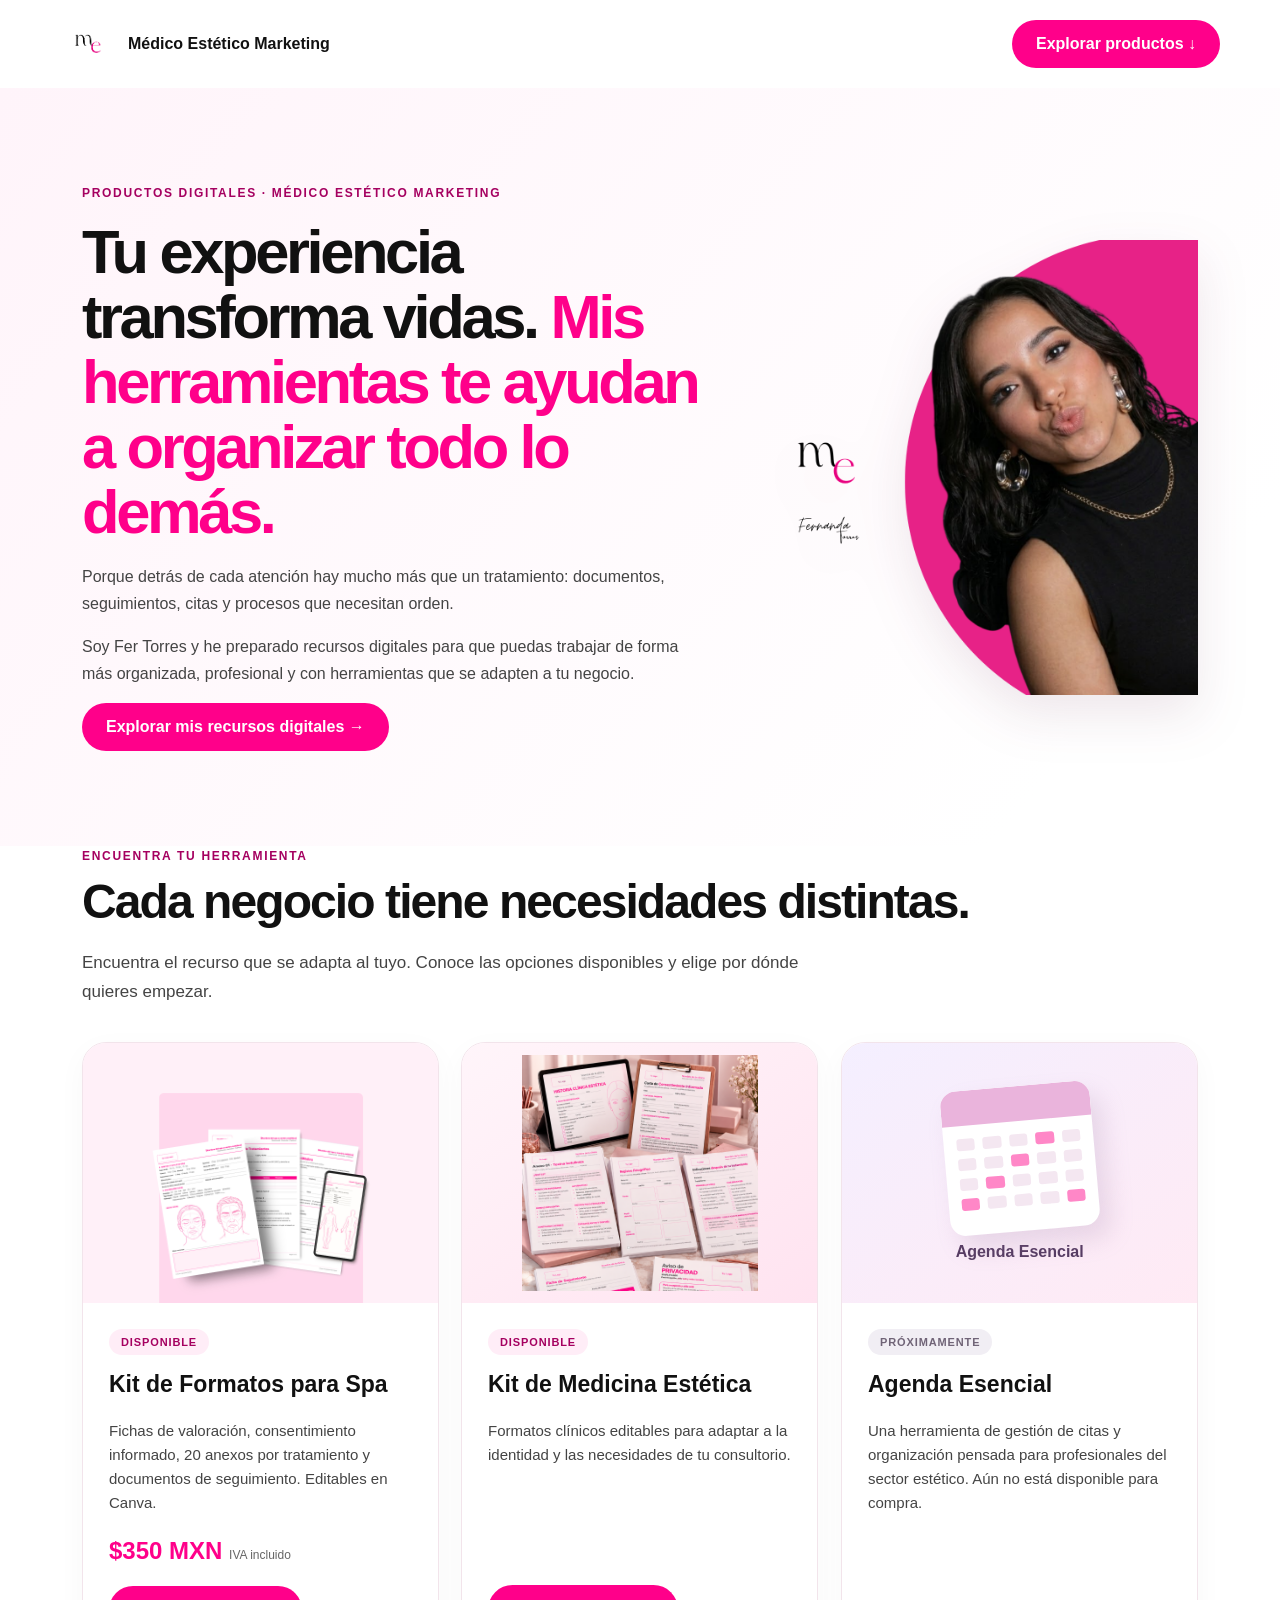
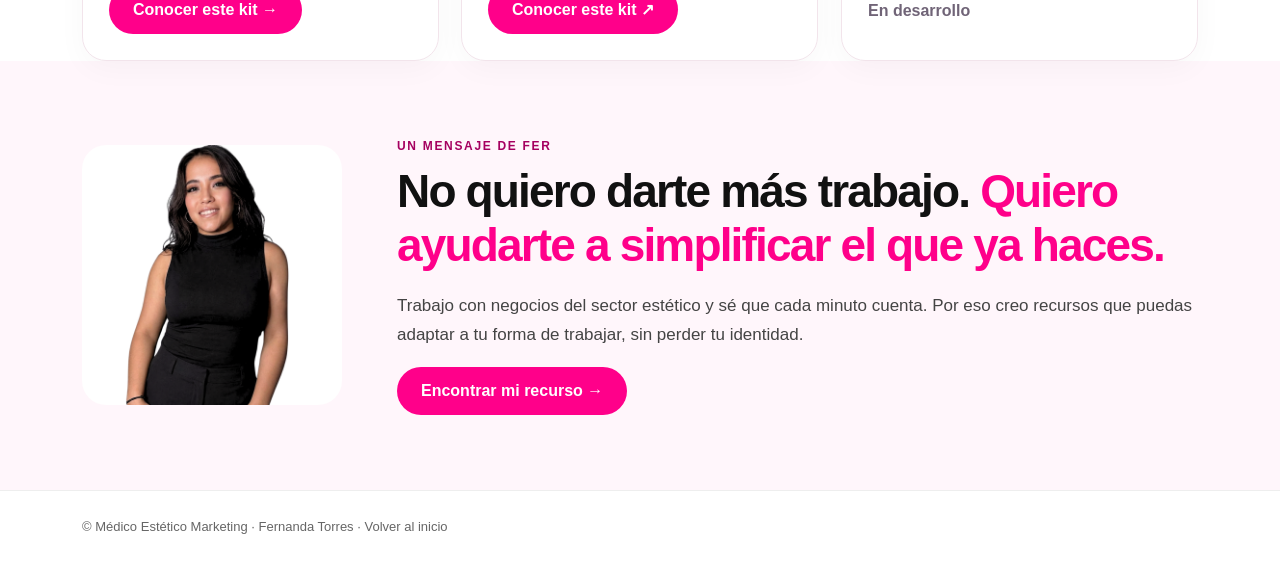
==== commit 890f0dfc: "feat: animar tarjetas del catálogo en hover y desplazamiento móvil" ====
--- a/productos/index.html
+++ b/productos/index.html
@@ -1 +1 @@
-<!doctype html><html lang="es"><head><meta charset="utf-8"><meta name="viewport" content="width=device-width,initial-scale=1"><title>Productos digitales | Médico Estético Marketing</title><meta name="description" content="Recursos digitales para spas, cosmetólogas y profesionales de medicina estética: formatos editables, documentación y herramientas de organización."><link rel="icon" href="/assets/logo/favicon_de_perfil_me.svg"><style>:root{--pink:#ff008a;--ink:#111;--soft:#fff0f8}*{box-sizing:border-box}body{margin:0;font-family:Arial,Helvetica,sans-serif;color:var(--ink);background:#fff}a{text-decoration:none;color:inherit}.wrap{max-width:1160px;margin:auto;padding:0 22px}.top{display:flex;justify-content:space-between;align-items:center;padding:16px 0;gap:16px}.brand{display:flex;align-items:center;gap:12px;font-weight:900}.brand img{width:56px;height:56px;object-fit:contain}.btn{display:inline-block;border-radius:40px;background:var(--pink);color:white;padding:15px 24px;font-weight:800;text-align:center}.btn.dark{background:#111}.hero{background:linear-gradient(130deg,#fff0f8,#fff);padding:85px 0}.split{display:grid;grid-template-columns:1.1fr .9fr;align-items:center;gap:45px}h1{font-size:clamp(43px,6vw,80px);line-height:1.02;letter-spacing:-.055em;margin:18px 0}h2{font-size:clamp(30px,4vw,48px);letter-spacing:-.04em;margin:10px 0 20px}.eyebrow{font-size:12px;letter-spacing:.14em;text-transform:uppercase;color:#a50060;font-weight:900}p{font-size:17px;line-height:1.7;color:#444}.pink{color:var(--pink)}section{padding:75px 0}.cards{display:grid;grid-template-columns:repeat(3,1fr);gap:18px}.card{padding:28px;border:1px solid #eee;border-radius:22px;background:white}.card h3{font-size:23px}.sheet{width:75%;min-height:390px;background:white;border:1px solid #f7bedc;box-shadow:22px 28px 45px #bd638d35;transform:rotate(-7deg);padding:28px;margin:24px auto;position:relative}.sheet:after{content:"";position:absolute;inset:20px -45px -20px 45px;border:1px solid #ffd0e6;background:white;z-index:-1;transform:rotate(12deg)}.sheet .line{height:8px;background:#f6d8e7;margin:16px 0}.sheet .line:nth-child(even){width:72%}.sheet .bar{height:15px;background:var(--pink);margin:20px 0}.price{font-size:44px;font-weight:900;color:var(--pink)}.muted{color:#777;font-size:14px}.light{background:#fff6fb}.darksec{background:#111;color:#fff}.darksec p{color:#ddd}.check{list-style:none;padding:0}.check li{padding:9px 0}.check li:before{content:"✓";color:var(--pink);font-weight:bold;margin-right:10px}footer{padding:28px 0;border-top:1px solid #eee;font-size:13px;color:#666}.sticky{display:none}@media(max-width:740px){.split,.cards{grid-template-columns:1fr}.hero{padding:55px 0}.sheet{min-height:290px}.top .btn{padding:12px;font-size:12px}.sticky{display:block;position:fixed;bottom:0;left:0;right:0;padding:10px 18px;background:#fff;box-shadow:0 -4px 18px #0002;z-index:20}.sticky .btn{width:100%}footer{padding-bottom:90px}} .real-product{margin:0;text-align:center}.real-product img{display:block;width:100%;max-width:560px;height:auto;object-fit:contain;border-radius:18px;margin:auto}.visual-grid{display:grid;grid-template-columns:repeat(2,minmax(0,1fr));gap:22px}.visual-grid figure{margin:0}.visual-grid img{width:100%;height:auto;display:block;border-radius:16px}.about-fer{display:grid;grid-template-columns:230px 1fr;align-items:center;gap:35px}.about-fer img{width:100%;height:auto;border-radius:24px}@media(max-width:740px){.visual-grid,.about-fer{grid-template-columns:1fr}.about-fer img{max-width:260px}} html{scroll-behavior:smooth}.hero{padding:95px 0;background:linear-gradient(130deg,#fff4fa 0%,#fff 85%)}.hero .split{grid-template-columns:1.15fr .85fr;gap:45px}.hero h1{font-size:clamp(39px,4.8vw,65px);letter-spacing:-.055em;line-height:1.06}.hero p{font-size:16px;max-width:650px}.hero-composition{position:relative;min-height:480px;display:flex;align-items:center;justify-content:center}.hero-preview{position:absolute;margin:0;border:1px solid #f7d5e7;background:#fff;box-shadow:0 24px 65px #9b49772e;border-radius:23px;overflow:hidden;padding:12px}.hero-preview img{display:block;width:100%;height:auto;border-radius:14px}.hero-preview figcaption{font-size:12px;font-weight:800;color:#a50060;padding:10px 5px 2px;text-align:center}.hero-preview-primary{width:70%;left:0;top:30px;transform:rotate(-7deg);z-index:2}.hero-preview-secondary{width:64%;right:0;top:115px;transform:rotate(8deg);z-index:1}.hero-note{position:absolute;bottom:2px;left:10%;right:2%;padding:16px 18px;border-radius:14px;background:#111;color:#fff;font-size:13px;font-weight:800;z-index:3;box-shadow:0 15px 35px #0002}.hero-note span{color:#ff64b6}.catalog-section{scroll-margin-top:35px}.catalog-intro{max-width:750px;margin-bottom:35px}.product-grid{display:grid;grid-template-columns:repeat(3,minmax(0,1fr));gap:22px}.product-card{border:1px solid #f2e4eb;border-radius:24px;overflow:hidden;background:#fff;box-shadow:0 8px 30px #00000008;display:flex;flex-direction:column}.product-media{height:260px;background:#fff0f8;display:flex;align-items:center;justify-content:center;position:relative;overflow:hidden}.product-media img{height:100%;width:100%;object-fit:contain}.product-content{padding:26px;display:flex;flex-direction:column;align-items:flex-start;flex:1}.product-content h3{font-size:23px;margin:16px 0 6px}.product-content p{font-size:15px;line-height:1.6;flex:1}.product-content .btn{margin-top:14px}.product-status{display:inline-block;border-radius:40px;padding:7px 12px;background:#ffedf7;color:#a50060;font-size:11px;font-weight:900;text-transform:uppercase;letter-spacing:.08em}.product-price{font-size:24px;font-weight:900;color:#ff008a;margin:7px 0}.product-price small{font-size:12px;color:#666;font-weight:500}.medical-media{background:radial-gradient(circle at 80% 20%,#ffbadb,#ffe9f5 50%,#fff);align-items:flex-start;flex-direction:column;padding:30px}.medical-symbol{font-size:56px;color:#ff008a;line-height:1}.medical-copy{display:flex;flex-direction:column;gap:9px}.medical-copy span{font-size:10px;letter-spacing:.12em;color:#9a376c;font-weight:900}.medical-copy strong{font-size:38px;line-height:1.03;letter-spacing:-.05em}.medical-copy small{font-size:13px;color:#6d5361}.agenda-media{background:linear-gradient(145deg,#f4efff,#ffeaf4);flex-direction:column;gap:12px;color:#553b62;font-weight:900}.calendar-art{width:150px;height:145px;background:white;border-radius:16px;box-shadow:10px 14px 25px #9a76a033;overflow:hidden;transform:rotate(-5deg)}.calendar-head{height:35px;background:#eab4dc}.calendar-grid{display:grid;grid-template-columns:repeat(5,1fr);gap:8px;padding:13px}.calendar-grid i{height:12px;background:#f4e7f1;border-radius:3px}.calendar-grid i:nth-child(4n){background:#ff87c7}.upcoming-status{background:#f1eef4;color:#706477}.upcoming-label{font-weight:800;color:#706477;padding:14px 0}.founder-section{background:#fff6fb}.founder-inner{display:grid;grid-template-columns:260px 1fr;gap:55px;align-items:center}.founder-inner img{width:100%;height:auto;border-radius:24px}.founder-inner h2{font-size:clamp(30px,4vw,46px)}@media(max-width:900px){.product-grid{grid-template-columns:repeat(2,minmax(0,1fr))}.hero .split{grid-template-columns:1fr}.hero-composition{min-height:400px;max-width:520px;width:100%;margin:auto}.founder-inner{grid-template-columns:210px 1fr;gap:30px}}@media(max-width:600px){.hero{padding:58px 0}.hero h1{font-size:clamp(37px,10vw,48px)}.hero-composition{min-height:340px}.product-grid,.founder-inner{grid-template-columns:1fr}.founder-inner img{max-width:240px}.product-media{height:240px}.hero-note{font-size:11px}.nav-cta{font-size:12px;padding:12px 14px}.brand{font-size:13px}.brand img{width:42px;height:42px}}@media(prefers-reduced-motion:reduce){html{scroll-behavior:auto}}.hero-photo{display:flex;align-items:center;justify-content:center;width:100%;min-height:460px;overflow:visible}.hero-photo img{display:block;width:100%;max-width:590px;height:auto;object-fit:contain;filter:drop-shadow(0 20px 25px rgba(90,15,55,.10))}@media(max-width:900px){.hero-photo{min-height:0;max-width:540px;margin:auto}.hero-photo img{max-width:520px}}@media(max-width:600px){.hero-photo img{width:100%}} .product-media.medical-media{background:linear-gradient(145deg,#fff5fa,#ffe3f0);padding:12px;display:flex;align-items:center;justify-content:center}.product-media.medical-media img{width:100%;height:100%;object-fit:contain;object-position:center;display:block}</style></head><body><header class="wrap top"><a class="brand" href="/"><img src="/assets/logo/logo_me_original.svg" alt="Médico Estético Marketing"> Médico Estético Marketing</a><a class="btn nav-cta" href="#catalogo">Explorar productos ↓</a></header><main><section class="hero"><div class="wrap split"><div><span class="eyebrow">Productos digitales · Médico Estético Marketing</span><h1>Tu experiencia transforma vidas. <span class="pink">Mis herramientas te ayudan a organizar todo lo demás.</span></h1><p>Porque detrás de cada atención hay mucho más que un tratamiento: documentos, seguimientos, citas y procesos que necesitan orden.</p><p>Soy Fer Torres y he preparado recursos digitales para que puedas trabajar de forma más organizada, profesional y con herramientas que se adapten a tu negocio.</p><a class="btn" href="#catalogo">Explorar mis recursos digitales →</a></div><div class="hero-photo" aria-label="Fotografía de Fer Torres"><img src="/productos/header%20landing%20productos.png" alt="Fer Torres, especialista en marketing para el sector estético" loading="eager"></div></div></section><section class="wrap catalog-section" id="catalogo"><span class="eyebrow">Encuentra tu herramienta</span><h2>Cada negocio tiene necesidades distintas.</h2><p class="catalog-intro">Encuentra el recurso que se adapta al tuyo. Conoce las opciones disponibles y elige por dónde quieres empezar.</p><div class="product-grid"><article class="product-card"><div class="product-media"><img src="/productos/kit-spa/portada.png" alt="Portada del Kit de Formatos para Spa" loading="lazy"></div><div class="product-content"><span class="product-status">Disponible</span><h3>Kit de Formatos para Spa</h3><p>Fichas de valoración, consentimiento informado, 20 anexos por tratamiento y documentos de seguimiento. Editables en Canva.</p><div class="product-price">$350 MXN <small>IVA incluido</small></div><a class="btn" href="/productos/kit-spa/">Conocer este kit →</a></div></article><article class="product-card"><div class="product-media medical-media"><img src="/productos/kit-medicina-estetica/9.png" alt="Fotografía real del Kit de Medicina Estética: historia clínica, consentimientos, registro fotográfico y documentos impresos" loading="lazy"></div><div class="product-content"><span class="product-status">Disponible</span><h3>Kit de Medicina Estética</h3><p>Formatos clínicos editables para adaptar a la identidad y las necesidades de tu consultorio.</p><a class="btn" href="/productos/kit-medicina-estetica/">Conocer este kit ↗</a></div></article><article class="product-card upcoming"><div class="product-media agenda-media"><div class="calendar-art" aria-hidden="true"><div class="calendar-head"></div><div class="calendar-grid"><i></i><i></i><i></i><i></i><i></i><i></i><i></i><i></i><i></i><i></i><i></i><i></i><i></i><i></i><i></i><i></i><i></i><i></i><i></i><i></i></div></div><span>Agenda Esencial</span></div><div class="product-content"><span class="product-status upcoming-status">Próximamente</span><h3>Agenda Esencial</h3><p>Una herramienta de gestión de citas y organización pensada para profesionales del sector estético. Aún no está disponible para compra.</p><span class="upcoming-label">En desarrollo</span></div></article></div></section><section class="founder-section"><div class="wrap founder-inner"><img src="/productos/kit-spa/fer-torres.png" alt="Fer Torres, especialista en marketing para el sector estético" loading="lazy"><div><span class="eyebrow">Un mensaje de Fer</span><h2>No quiero darte más trabajo. <span class="pink">Quiero ayudarte a simplificar el que ya haces.</span></h2><p>Trabajo con negocios del sector estético y sé que cada minuto cuenta. Por eso creo recursos que puedas adaptar a tu forma de trabajar, sin perder tu identidad.</p><a class="btn" href="#catalogo">Encontrar mi recurso →</a></div></div></section></main><footer><div class="wrap">© Médico Estético Marketing · Fernanda Torres · <a href="/">Volver al inicio</a></div></footer></body></html>+<!doctype html><html lang="es"><head><meta charset="utf-8"><meta name="viewport" content="width=device-width,initial-scale=1"><title>Productos digitales | Médico Estético Marketing</title><meta name="description" content="Recursos digitales para spas, cosmetólogas y profesionales de medicina estética: formatos editables, documentación y herramientas de organización."><link rel="icon" href="/assets/logo/favicon_de_perfil_me.svg"><style>:root{--pink:#ff008a;--ink:#111;--soft:#fff0f8}*{box-sizing:border-box}body{margin:0;font-family:Arial,Helvetica,sans-serif;color:var(--ink);background:#fff}a{text-decoration:none;color:inherit}.wrap{max-width:1160px;margin:auto;padding:0 22px}.top{display:flex;justify-content:space-between;align-items:center;padding:16px 0;gap:16px}.brand{display:flex;align-items:center;gap:12px;font-weight:900}.brand img{width:56px;height:56px;object-fit:contain}.btn{display:inline-block;border-radius:40px;background:var(--pink);color:white;padding:15px 24px;font-weight:800;text-align:center}.btn.dark{background:#111}.hero{background:linear-gradient(130deg,#fff0f8,#fff);padding:85px 0}.split{display:grid;grid-template-columns:1.1fr .9fr;align-items:center;gap:45px}h1{font-size:clamp(43px,6vw,80px);line-height:1.02;letter-spacing:-.055em;margin:18px 0}h2{font-size:clamp(30px,4vw,48px);letter-spacing:-.04em;margin:10px 0 20px}.eyebrow{font-size:12px;letter-spacing:.14em;text-transform:uppercase;color:#a50060;font-weight:900}p{font-size:17px;line-height:1.7;color:#444}.pink{color:var(--pink)}section{padding:75px 0}.cards{display:grid;grid-template-columns:repeat(3,1fr);gap:18px}.card{padding:28px;border:1px solid #eee;border-radius:22px;background:white}.card h3{font-size:23px}.sheet{width:75%;min-height:390px;background:white;border:1px solid #f7bedc;box-shadow:22px 28px 45px #bd638d35;transform:rotate(-7deg);padding:28px;margin:24px auto;position:relative}.sheet:after{content:"";position:absolute;inset:20px -45px -20px 45px;border:1px solid #ffd0e6;background:white;z-index:-1;transform:rotate(12deg)}.sheet .line{height:8px;background:#f6d8e7;margin:16px 0}.sheet .line:nth-child(even){width:72%}.sheet .bar{height:15px;background:var(--pink);margin:20px 0}.price{font-size:44px;font-weight:900;color:var(--pink)}.muted{color:#777;font-size:14px}.light{background:#fff6fb}.darksec{background:#111;color:#fff}.darksec p{color:#ddd}.check{list-style:none;padding:0}.check li{padding:9px 0}.check li:before{content:"✓";color:var(--pink);font-weight:bold;margin-right:10px}footer{padding:28px 0;border-top:1px solid #eee;font-size:13px;color:#666}.sticky{display:none}@media(max-width:740px){.split,.cards{grid-template-columns:1fr}.hero{padding:55px 0}.sheet{min-height:290px}.top .btn{padding:12px;font-size:12px}.sticky{display:block;position:fixed;bottom:0;left:0;right:0;padding:10px 18px;background:#fff;box-shadow:0 -4px 18px #0002;z-index:20}.sticky .btn{width:100%}footer{padding-bottom:90px}} .real-product{margin:0;text-align:center}.real-product img{display:block;width:100%;max-width:560px;height:auto;object-fit:contain;border-radius:18px;margin:auto}.visual-grid{display:grid;grid-template-columns:repeat(2,minmax(0,1fr));gap:22px}.visual-grid figure{margin:0}.visual-grid img{width:100%;height:auto;display:block;border-radius:16px}.about-fer{display:grid;grid-template-columns:230px 1fr;align-items:center;gap:35px}.about-fer img{width:100%;height:auto;border-radius:24px}@media(max-width:740px){.visual-grid,.about-fer{grid-template-columns:1fr}.about-fer img{max-width:260px}} html{scroll-behavior:smooth}.hero{padding:95px 0;background:linear-gradient(130deg,#fff4fa 0%,#fff 85%)}.hero .split{grid-template-columns:1.15fr .85fr;gap:45px}.hero h1{font-size:clamp(39px,4.8vw,65px);letter-spacing:-.055em;line-height:1.06}.hero p{font-size:16px;max-width:650px}.hero-composition{position:relative;min-height:480px;display:flex;align-items:center;justify-content:center}.hero-preview{position:absolute;margin:0;border:1px solid #f7d5e7;background:#fff;box-shadow:0 24px 65px #9b49772e;border-radius:23px;overflow:hidden;padding:12px}.hero-preview img{display:block;width:100%;height:auto;border-radius:14px}.hero-preview figcaption{font-size:12px;font-weight:800;color:#a50060;padding:10px 5px 2px;text-align:center}.hero-preview-primary{width:70%;left:0;top:30px;transform:rotate(-7deg);z-index:2}.hero-preview-secondary{width:64%;right:0;top:115px;transform:rotate(8deg);z-index:1}.hero-note{position:absolute;bottom:2px;left:10%;right:2%;padding:16px 18px;border-radius:14px;background:#111;color:#fff;font-size:13px;font-weight:800;z-index:3;box-shadow:0 15px 35px #0002}.hero-note span{color:#ff64b6}.catalog-section{scroll-margin-top:35px}.catalog-intro{max-width:750px;margin-bottom:35px}.product-grid{display:grid;grid-template-columns:repeat(3,minmax(0,1fr));gap:22px}.product-card{border:1px solid #f2e4eb;border-radius:24px;overflow:hidden;background:#fff;box-shadow:0 8px 30px #00000008;display:flex;flex-direction:column}.product-media{height:260px;background:#fff0f8;display:flex;align-items:center;justify-content:center;position:relative;overflow:hidden}.product-media img{height:100%;width:100%;object-fit:contain}.product-content{padding:26px;display:flex;flex-direction:column;align-items:flex-start;flex:1}.product-content h3{font-size:23px;margin:16px 0 6px}.product-content p{font-size:15px;line-height:1.6;flex:1}.product-content .btn{margin-top:14px}.product-status{display:inline-block;border-radius:40px;padding:7px 12px;background:#ffedf7;color:#a50060;font-size:11px;font-weight:900;text-transform:uppercase;letter-spacing:.08em}.product-price{font-size:24px;font-weight:900;color:#ff008a;margin:7px 0}.product-price small{font-size:12px;color:#666;font-weight:500}.medical-media{background:radial-gradient(circle at 80% 20%,#ffbadb,#ffe9f5 50%,#fff);align-items:flex-start;flex-direction:column;padding:30px}.medical-symbol{font-size:56px;color:#ff008a;line-height:1}.medical-copy{display:flex;flex-direction:column;gap:9px}.medical-copy span{font-size:10px;letter-spacing:.12em;color:#9a376c;font-weight:900}.medical-copy strong{font-size:38px;line-height:1.03;letter-spacing:-.05em}.medical-copy small{font-size:13px;color:#6d5361}.agenda-media{background:linear-gradient(145deg,#f4efff,#ffeaf4);flex-direction:column;gap:12px;color:#553b62;font-weight:900}.calendar-art{width:150px;height:145px;background:white;border-radius:16px;box-shadow:10px 14px 25px #9a76a033;overflow:hidden;transform:rotate(-5deg)}.calendar-head{height:35px;background:#eab4dc}.calendar-grid{display:grid;grid-template-columns:repeat(5,1fr);gap:8px;padding:13px}.calendar-grid i{height:12px;background:#f4e7f1;border-radius:3px}.calendar-grid i:nth-child(4n){background:#ff87c7}.upcoming-status{background:#f1eef4;color:#706477}.upcoming-label{font-weight:800;color:#706477;padding:14px 0}.founder-section{background:#fff6fb}.founder-inner{display:grid;grid-template-columns:260px 1fr;gap:55px;align-items:center}.founder-inner img{width:100%;height:auto;border-radius:24px}.founder-inner h2{font-size:clamp(30px,4vw,46px)}@media(max-width:900px){.product-grid{grid-template-columns:repeat(2,minmax(0,1fr))}.hero .split{grid-template-columns:1fr}.hero-composition{min-height:400px;max-width:520px;width:100%;margin:auto}.founder-inner{grid-template-columns:210px 1fr;gap:30px}}@media(max-width:600px){.hero{padding:58px 0}.hero h1{font-size:clamp(37px,10vw,48px)}.hero-composition{min-height:340px}.product-grid,.founder-inner{grid-template-columns:1fr}.founder-inner img{max-width:240px}.product-media{height:240px}.hero-note{font-size:11px}.nav-cta{font-size:12px;padding:12px 14px}.brand{font-size:13px}.brand img{width:42px;height:42px}}@media(prefers-reduced-motion:reduce){html{scroll-behavior:auto}}.hero-photo{display:flex;align-items:center;justify-content:center;width:100%;min-height:460px;overflow:visible}.hero-photo img{display:block;width:100%;max-width:590px;height:auto;object-fit:contain;filter:drop-shadow(0 20px 25px rgba(90,15,55,.10))}@media(max-width:900px){.hero-photo{min-height:0;max-width:540px;margin:auto}.hero-photo img{max-width:520px}}@media(max-width:600px){.hero-photo img{width:100%}} .product-media.medical-media{background:linear-gradient(145deg,#fff5fa,#ffe3f0);padding:12px;display:flex;align-items:center;justify-content:center}.product-media.medical-media img{width:100%;height:100%;object-fit:contain;object-position:center;display:block}.product-card{transition:transform .32s cubic-bezier(.2,.8,.2,1),box-shadow .32s ease;transform-origin:center center;will-change:transform;position:relative}.product-card:hover,.product-card:focus-within{transform:scale(1.025) translateY(-3px);box-shadow:0 20px 46px rgba(92,22,65,.15);z-index:2}@media(hover:none) and (pointer:coarse){.product-card:hover{transform:none;box-shadow:none}.product-card.in-view{transform:scale(1.022);box-shadow:0 18px 38px rgba(92,22,65,.13);z-index:2}.product-card.in-view:focus-within{transform:scale(1.022)}}@media(prefers-reduced-motion:reduce){.product-card,.product-card:hover,.product-card:focus-within,.product-card.in-view{transition:none;transform:none;will-change:auto}}</style></head><body><header class="wrap top"><a class="brand" href="/"><img src="/assets/logo/logo_me_original.svg" alt="Médico Estético Marketing"> Médico Estético Marketing</a><a class="btn nav-cta" href="#catalogo">Explorar productos ↓</a></header><main><section class="hero"><div class="wrap split"><div><span class="eyebrow">Productos digitales · Médico Estético Marketing</span><h1>Tu experiencia transforma vidas. <span class="pink">Mis herramientas te ayudan a organizar todo lo demás.</span></h1><p>Porque detrás de cada atención hay mucho más que un tratamiento: documentos, seguimientos, citas y procesos que necesitan orden.</p><p>Soy Fer Torres y he preparado recursos digitales para que puedas trabajar de forma más organizada, profesional y con herramientas que se adapten a tu negocio.</p><a class="btn" href="#catalogo">Explorar mis recursos digitales →</a></div><div class="hero-photo" aria-label="Fotografía de Fer Torres"><img src="/productos/header%20landing%20productos.png" alt="Fer Torres, especialista en marketing para el sector estético" loading="eager"></div></div></section><section class="wrap catalog-section" id="catalogo"><span class="eyebrow">Encuentra tu herramienta</span><h2>Cada negocio tiene necesidades distintas.</h2><p class="catalog-intro">Encuentra el recurso que se adapta al tuyo. Conoce las opciones disponibles y elige por dónde quieres empezar.</p><div class="product-grid"><article class="product-card"><div class="product-media"><img src="/productos/kit-spa/portada.png" alt="Portada del Kit de Formatos para Spa" loading="lazy"></div><div class="product-content"><span class="product-status">Disponible</span><h3>Kit de Formatos para Spa</h3><p>Fichas de valoración, consentimiento informado, 20 anexos por tratamiento y documentos de seguimiento. Editables en Canva.</p><div class="product-price">$350 MXN <small>IVA incluido</small></div><a class="btn" href="/productos/kit-spa/">Conocer este kit →</a></div></article><article class="product-card"><div class="product-media medical-media"><img src="/productos/kit-medicina-estetica/9.png" alt="Fotografía real del Kit de Medicina Estética: historia clínica, consentimientos, registro fotográfico y documentos impresos" loading="lazy"></div><div class="product-content"><span class="product-status">Disponible</span><h3>Kit de Medicina Estética</h3><p>Formatos clínicos editables para adaptar a la identidad y las necesidades de tu consultorio.</p><a class="btn" href="/productos/kit-medicina-estetica/">Conocer este kit ↗</a></div></article><article class="product-card upcoming"><div class="product-media agenda-media"><div class="calendar-art" aria-hidden="true"><div class="calendar-head"></div><div class="calendar-grid"><i></i><i></i><i></i><i></i><i></i><i></i><i></i><i></i><i></i><i></i><i></i><i></i><i></i><i></i><i></i><i></i><i></i><i></i><i></i><i></i></div></div><span>Agenda Esencial</span></div><div class="product-content"><span class="product-status upcoming-status">Próximamente</span><h3>Agenda Esencial</h3><p>Una herramienta de gestión de citas y organización pensada para profesionales del sector estético. Aún no está disponible para compra.</p><span class="upcoming-label">En desarrollo</span></div></article></div></section><section class="founder-section"><div class="wrap founder-inner"><img src="/productos/kit-spa/fer-torres.png" alt="Fer Torres, especialista en marketing para el sector estético" loading="lazy"><div><span class="eyebrow">Un mensaje de Fer</span><h2>No quiero darte más trabajo. <span class="pink">Quiero ayudarte a simplificar el que ya haces.</span></h2><p>Trabajo con negocios del sector estético y sé que cada minuto cuenta. Por eso creo recursos que puedas adaptar a tu forma de trabajar, sin perder tu identidad.</p><a class="btn" href="#catalogo">Encontrar mi recurso →</a></div></div></section></main><footer><div class="wrap">© Médico Estético Marketing · Fernanda Torres · <a href="/">Volver al inicio</a></div></footer><script>(function(){if(!window.matchMedia("(hover: none) and (pointer: coarse)").matches||window.matchMedia("(prefers-reduced-motion: reduce)").matches)return;var cards=[].slice.call(document.querySelectorAll(".product-card"));if(!cards.length)return;var ticking=false;function update(){ticking=false;var center=window.innerHeight*.52;var best=null;var bestDistance=Infinity;cards.forEach(function(card){var rect=card.getBoundingClientRect();var mid=rect.top+rect.height/2;var dist=Math.abs(mid-center);if(rect.bottom>window.innerHeight*.12&&rect.top<window.innerHeight*.88&&dist<bestDistance){best=card;bestDistance=dist}});cards.forEach(function(card){card.classList.toggle("in-view",card===best)})}function schedule(){if(!ticking){ticking=true;requestAnimationFrame(update)}}window.addEventListener("scroll",schedule,{passive:true});window.addEventListener("resize",schedule);schedule()})();</script></body></html>
